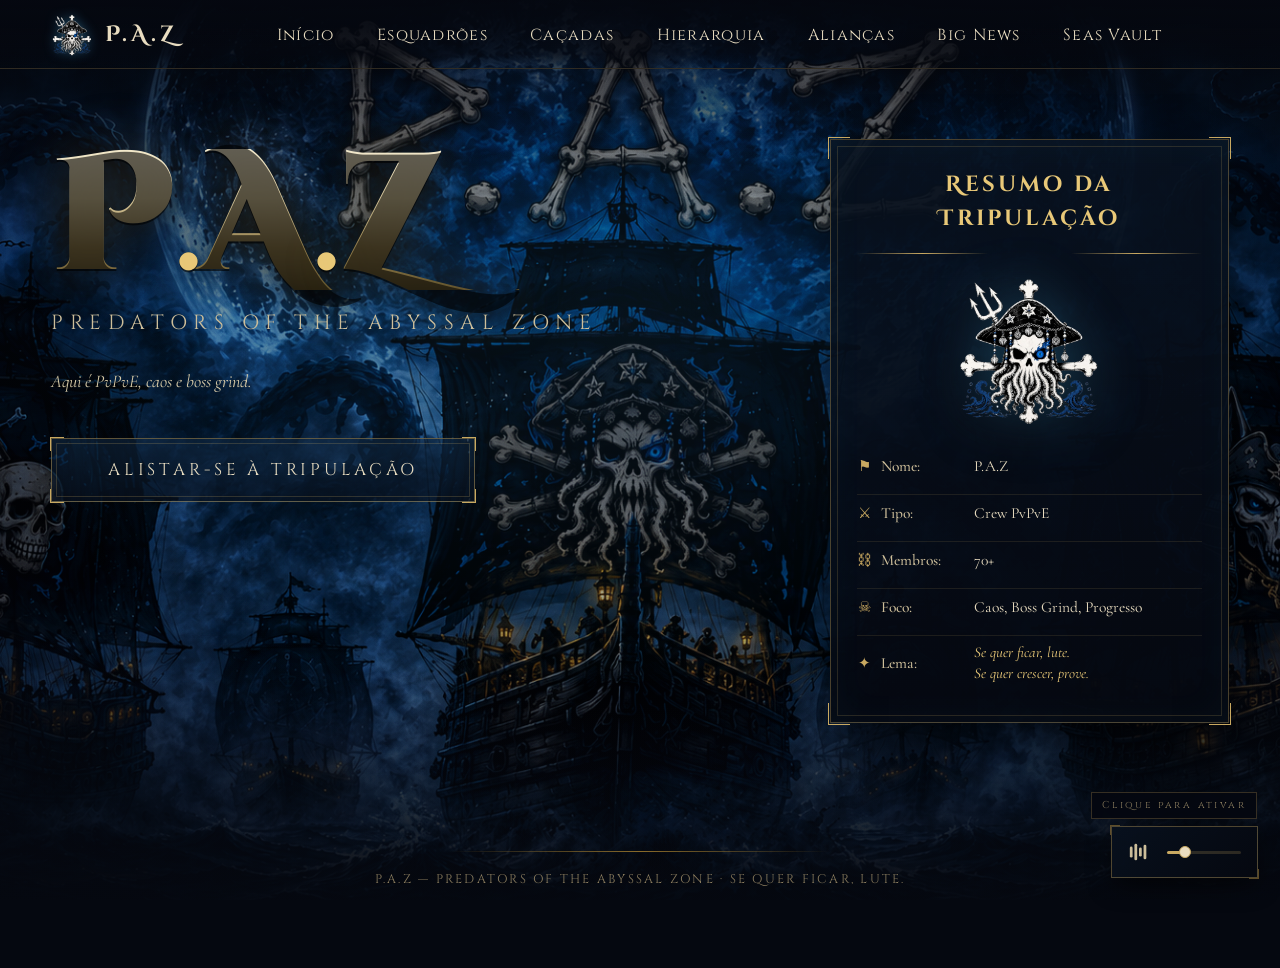
==== index.html @ ecf2d3cb "Vault virou Seas Vault e recebeu +1" ====
<!DOCTYPE html>
<html lang="pt-BR">
<head>
  <meta charset="UTF-8" />
  <meta name="viewport" content="width=device-width, initial-scale=1.0" />
  <meta name="theme-color" content="#050810" />
  <title>P.A.Z — Predators of the Abyssal Zone</title>
  <meta name="description" content="P.A.Z — Predators of the Abyssal Zone. Crew PvPvE: caos, boss grind, progresso." />

  <link rel="icon" type="image/png" href="assets/images/logo-paz.png" />
  <link rel="preconnect" href="https://fonts.googleapis.com" />
  <link rel="preconnect" href="https://fonts.gstatic.com" crossorigin />
  <link href="https://fonts.googleapis.com/css2?family=Cinzel+Decorative:wght@400;700;900&family=Cinzel:wght@400;500;600;700&family=Cormorant+Garamond:ital,wght@0,300;0,400;0,500;0,600;1,300;1,400&display=swap" rel="stylesheet" />
  <link rel="stylesheet" href="css/style.css" />
  <link rel="stylesheet" href="css/responsive.css" />
</head>
<body data-page="home">

  <svg class="svg-defs" aria-hidden="true" focusable="false">
    <defs>
      <filter id="liquid-distort" x="-10%" y="-10%" width="120%" height="120%">
        <feTurbulence type="fractalNoise" baseFrequency="0.018 0.028" numOctaves="2" seed="7" result="noise"/>
        <feDisplacementMap in="SourceGraphic" in2="noise" scale="14" xChannelSelector="R" yChannelSelector="G"/>
      </filter>
    </defs>
  </svg>

  <div class="page-transition" id="pageTransition" aria-hidden="true"></div>

  <div class="atmosphere" aria-hidden="true">
    <div class="atmosphere__vignette"></div>
    <div class="atmosphere__grain"></div>
    <div class="atmosphere__bg"></div>
  </div>

  <!-- ====================================================
       SHELL PERSISTENTE — nunca é substituído pelo router
       ==================================================== -->
  <header class="site-header">
    <div class="site-header__inner">
      <a href="index.html" class="brand" data-link>
        <img src="assets/images/logo-paz.png" alt="" class="brand__logo" />
        <span class="brand__name">P.A.Z</span>
      </a>
      <nav class="nav" aria-label="Navegação principal">
        <ul class="nav__list">
          <li><a href="index.html"                    class="nav__link" data-link>Início</a></li>
          <li><a href="pages/esquadroes.html" class="nav__link" data-link>Esquadrões</a></li>
          <li><a href="pages/cacadas.html"    class="nav__link" data-link>Caçadas</a></li>
          <li><a href="pages/hierarquia.html" class="nav__link" data-link>Hierarquia</a></li>
          <li><a href="pages/aliancas.html"   class="nav__link" data-link>Alianças</a></li>
          <li><a href="pages/big-news.html"   class="nav__link" data-link>Big News</a></li>
          <li><a href="pages/vault.html"      class="nav__link" data-link>Seas Vault</a></li>
        </ul>
      </nav>
      <button class="nav-toggle" aria-label="Abrir menu" aria-expanded="false" id="navToggle">
        <span></span><span></span><span></span>
      </button>
    </div>
  </header>

  <!-- Áudio persistente (fora de #app-content) -->
  <audio id="bgAudio" loop preload="auto" src="assets/audio/bg.mp3"></audio>

  <!-- ====================================================
       CONTEÚDO DINÂMICO — substituído pelo router SPA
       ==================================================== -->
  <div id="app-content">
    <main class="hero">
      <div class="hero__container">

        <section class="hero__main">
          <h1 class="display-title" aria-label="P.A.Z">
            <span class="display-title__char">P</span><span class="display-title__dot">.</span><span class="display-title__char">A</span><span class="display-title__dot">.</span><span class="display-title__char">Z</span>
          </h1>
          <p class="display-subtitle">Predators of the Abyssal Zone</p>
          <p class="display-tagline">Aqui é PvPvE, caos e boss grind.</p>

          <a href="https://discord.gg/kVCvFw2tsV" class="cta-btn" target="_blank" rel="noopener noreferrer">
            <span class="cta-btn__corner cta-btn__corner--tl"></span>
            <span class="cta-btn__corner cta-btn__corner--tr"></span>
            <span class="cta-btn__corner cta-btn__corner--bl"></span>
            <span class="cta-btn__corner cta-btn__corner--br"></span>
            <span class="cta-btn__label">Alistar-se à Tripulação</span>
          </a>
        </section>

        <aside class="summary-card">
          <div class="ornate-frame">
            <span class="ornate-frame__corner ornate-frame__corner--tl"></span>
            <span class="ornate-frame__corner ornate-frame__corner--tr"></span>
            <span class="ornate-frame__corner ornate-frame__corner--bl"></span>
            <span class="ornate-frame__corner ornate-frame__corner--br"></span>
            <h2 class="summary-card__title">Resumo da Tripulação</h2>
            <div class="summary-card__divider" aria-hidden="true"></div>
            <div class="summary-card__sigil">
              <img src="assets/images/logo-paz.png" alt="Bandeira da P.A.Z" />
            </div>
            <dl class="summary-card__list">
              <div class="summary-row">
                <dt><span class="summary-row__icon" aria-hidden="true">⚑</span>Nome:</dt>
                <dd>P.A.Z</dd>
              </div>
              <div class="summary-row">
                <dt><span class="summary-row__icon" aria-hidden="true">⚔</span>Tipo:</dt>
                <dd>Crew PvPvE</dd>
              </div>
              <div class="summary-row">
                <dt><span class="summary-row__icon" aria-hidden="true">⛓</span>Membros:</dt>
                <dd>70+</dd>
              </div>
              <div class="summary-row">
                <dt><span class="summary-row__icon" aria-hidden="true">☠</span>Foco:</dt>
                <dd>Caos, Boss Grind, Progresso</dd>
              </div>
              <div class="summary-row summary-row--motto">
                <dt><span class="summary-row__icon" aria-hidden="true">✦</span>Lema:</dt>
                <dd>Se quer ficar, lute.<br/>Se quer crescer, prove.</dd>
              </div>
            </dl>
          </div>
        </aside>
      </div>

      <footer class="site-footer">
        <div class="site-footer__line"></div>
        <p>P.A.Z — Predators of the Abyssal Zone · Se quer ficar, lute.</p>
      </footer>
    </main>
  </div>

  <!-- Audio Player Widget (persistente) -->
  <div class="audio-player" id="audioPlayer" role="region" aria-label="Controle de música">
    <span class="audio-player__hint">Clique para ativar</span>
    <button class="audio-player__toggle" id="audioToggle" aria-label="Mutar música">
      <svg class="audio-icon audio-icon--playing" viewBox="0 0 24 24" width="22" height="22" fill="none" aria-hidden="true">
        <rect class="audio-bar" x="2"  y="6"  width="3" height="12" rx="1.5" fill="currentColor"/>
        <rect class="audio-bar" x="7"  y="3"  width="3" height="18" rx="1.5" fill="currentColor"/>
        <rect class="audio-bar" x="12" y="7"  width="3" height="10" rx="1.5" fill="currentColor"/>
        <rect class="audio-bar" x="17" y="4"  width="3" height="16" rx="1.5" fill="currentColor"/>
      </svg>
      <svg class="audio-icon audio-icon--muted" viewBox="0 0 24 24" width="22" height="22" fill="none" stroke="currentColor" stroke-width="1.8" stroke-linecap="round" aria-hidden="true">
        <path d="M11 5L6 9H2v6h4l5 4V5z"/>
        <line x1="23" y1="9" x2="17" y2="15"/>
        <line x1="17" y1="9" x2="23" y2="15"/>
      </svg>
    </button>
    <div class="audio-player__slider-wrap">
      <input type="range" class="audio-player__slider" id="volumeSlider"
             min="0" max="1" step="0.02" value="0.2"
             aria-label="Volume da música">
    </div>
  </div>

  <script src="js/main.js" defer></script>
  <script src="js/vault.js" defer></script>
  <script src="js/aliancas.js" defer></script>
  <script src="js/hierarquia.js" defer></script>
</body>
</html>
---- css/style.css ----
/* =========================================================
   P.A.Z — Predators of the Abyssal Zone
   style.css — sistema visual completo
   ========================================================= */

/* ----- Reset / base ----- */
*, *::before, *::after { box-sizing: border-box; }
html, body { margin: 0; padding: 0; }
img { display: block; max-width: 100%; }
button { font: inherit; cursor: pointer; border: none; background: none; color: inherit; }
a { color: inherit; text-decoration: none; }
ul { list-style: none; padding: 0; margin: 0; }

/* ----- Tokens ----- */
:root {
  /* Cores — abismo */
  --abyss-black: #050810;
  --abyss-deep:  #08111e;
  --abyss-mid:   #0d1f33;
  --abyss-blue:  #122a44;
  --storm-blue:  #1e4566;

  /* Cores — luminância */
  --bone:        #e8dcc0;
  --bone-soft:   #cdbe9a;
  --bone-dim:    #8a7c5e;
  --gold:        #c9a961;
  --gold-bright: #e8c878;
  --gold-deep:   #8a6b2a;

  /* Brilho eldritch (olho do crânio) */
  --ghost-cyan:  #4ac0ff;
  --ghost-glow:  rgba(74, 192, 255, 0.55);

  /* Texto */
  --text:        #d8cba8;
  --text-dim:    #9a8e6e;

  /* Tipografia */
  --font-display: "Cinzel Decorative", "Cinzel", serif;
  --font-head:    "Cinzel", "Trajan Pro", serif;
  --font-body:    "Cormorant Garamond", "EB Garamond", Georgia, serif;

  /* Sombras */
  --shadow-deep: 0 24px 60px -20px rgba(0, 0, 0, 0.9);

  /* Layout */
  --max-w: 1380px;
  --gutter: clamp(20px, 4vw, 56px);
  --radius: 6px;

  /* Tempo de transição entre páginas (mantenha sincronizado com main.js TRANSITION_MS) */
  --transition-out: 900ms;
  --transition-in:  900ms;
}

html, body {
  background: var(--abyss-black);
  color: var(--text);
  font-family: var(--font-body);
  font-size: 17px;
  line-height: 1.55;
  min-height: 100vh;
  overflow-x: hidden;
  font-weight: 400;
}

body {
  position: relative;
  isolation: isolate;
  animation: pageFadeIn 1.5s ease both;
}

@keyframes pageFadeIn {
  from { opacity: 0; }
  to   { opacity: 1; }
}

.svg-defs {
  position: absolute;
  width: 0; height: 0;
  pointer-events: none;
}

/* ===========================================================
   Atmosfera de fundo (bg + vinheta + grão)
   =========================================================== */
.atmosphere {
  position: fixed;
  inset: 0;
  z-index: -1;
  pointer-events: none;
  overflow: hidden;
}

.atmosphere__bg {
  position: absolute;
  inset: 0;
  background:
    radial-gradient(ellipse 80% 60% at 50% 35%, rgba(30, 69, 102, 0.35) 0%, transparent 70%),
    url("../assets/images/bg-paz-fleet.png") center 25% / cover no-repeat,
    var(--abyss-black);
  opacity: 0.85;
  filter: saturate(1.05) brightness(0.85);
}

.atmosphere__vignette {
  position: absolute;
  inset: 0;
  z-index: 2;
  background:
    radial-gradient(ellipse 90% 70% at 50% 50%, transparent 40%, var(--abyss-black) 100%),
    linear-gradient(180deg, rgba(5, 8, 16, 0.55) 0%, transparent 18%, transparent 70%, rgba(5, 8, 16, 0.9) 100%);
  pointer-events: none;
}

.atmosphere__grain {
  position: absolute;
  inset: 0;
  z-index: 3;
  opacity: 0.45;
  pointer-events: none;
  background-image: url("data:image/svg+xml;utf8,<svg xmlns='http://www.w3.org/2000/svg' width='200' height='200'><filter id='n'><feTurbulence type='fractalNoise' baseFrequency='0.9' numOctaves='2' stitchTiles='stitch'/><feColorMatrix values='0 0 0 0 0  0 0 0 0 0  0 0 0 0 0  0 0 0 0.4 0'/></filter><rect width='100%' height='100%' filter='url(%23n)' opacity='0.55'/></svg>");
  mix-blend-mode: overlay;
}

/* ===========================================================
   Header / Nav
   =========================================================== */
.site-header {
  position: sticky;
  top: 0;
  z-index: 100;
  padding: 14px var(--gutter) 12px;
  background: linear-gradient(180deg, rgba(5, 8, 16, 0.92) 0%, rgba(5, 8, 16, 0.6) 80%, transparent 100%);
  border-bottom: 1px solid rgba(201, 169, 97, 0.22);
}

.site-header__inner {
  max-width: var(--max-w);
  margin: 0 auto;
  display: flex;
  align-items: center;
  gap: 32px;
  position: relative;
}

.brand {
  display: flex;
  align-items: center;
  gap: 12px;
  flex-shrink: 0;
  transition: filter 0.3s ease;
}

.brand:hover { filter: drop-shadow(0 0 14px var(--ghost-glow)); }

.brand__logo {
  width: 42px;
  height: 42px;
  object-fit: contain;
  filter: drop-shadow(0 0 6px rgba(74, 192, 255, 0.35));
}

.brand__name {
  font-family: var(--font-display);
  font-weight: 700;
  color: var(--bone);
  font-size: 22px;
  letter-spacing: 0.18em;
}

.nav { flex: 1; }

.nav__list {
  display: flex;
  align-items: center;
  justify-content: center;
  gap: clamp(18px, 3vw, 48px);
}

.nav__link {
  font-family: var(--font-head);
  font-size: 16px;
  letter-spacing: 0.08em;
  color: var(--bone);
  padding: 8px 2px;
  position: relative;
  transition: color 0.3s ease;
}

.nav__link::after {
  content: "";
  position: absolute;
  left: 0; right: 0;
  bottom: 2px;
  height: 1px;
  background: var(--gold-bright);
  transform: scaleX(0);
  transform-origin: center;
  transition: transform 0.35s ease;
  box-shadow: 0 0 8px var(--ghost-glow);
}

.nav__link:hover,
.nav__link.is-active {
  color: var(--gold-bright);
}

.nav__link:hover::after,
.nav__link.is-active::after {
  transform: scaleX(1);
}

/* Botão hamburguer mobile */
.nav-toggle {
  display: none;
  flex-direction: column;
  gap: 5px;
  padding: 10px;
  z-index: 110;
}

.nav-toggle span {
  display: block;
  width: 26px;
  height: 2px;
  background: var(--bone);
  transition: transform 0.3s ease, opacity 0.3s ease;
}

.nav-toggle.is-open span:nth-child(1) { transform: translateY(7px) rotate(45deg); }
.nav-toggle.is-open span:nth-child(2) { opacity: 0; }
.nav-toggle.is-open span:nth-child(3) { transform: translateY(-7px) rotate(-45deg); }

/* ===========================================================
   Hero
   =========================================================== */
.hero {
  max-width: var(--max-w);
  margin: 0 auto;
  padding: clamp(30px, 6vw, 70px) var(--gutter) 60px;
}

.hero__container {
  display: grid;
  grid-template-columns: minmax(0, 1.55fr) minmax(320px, 0.85fr);
  gap: clamp(28px, 4vw, 60px);
  align-items: start;
}

.hero__main {
  padding-top: 10px;
}

/* ----- Título P.A.Z ----- */
.display-title {
  font-family: var(--font-display);
  font-weight: 900;
  font-size: clamp(80px, 13vw, 200px);
  line-height: 0.85;
  margin: 0;
  letter-spacing: 0.02em;
  color: var(--bone);
  /* Efeito "esculpido em pedra/osso" */
  background:
    linear-gradient(180deg, #f4ebd0 0%, #d5c79e 35%, #8e7a4a 70%, #5d4f2a 100%);
  -webkit-background-clip: text;
  background-clip: text;
  -webkit-text-fill-color: transparent;
  text-shadow:
    0 2px 0 rgba(0, 0, 0, 0.6),
    0 0 60px rgba(232, 200, 120, 0.18);
  filter: drop-shadow(0 6px 18px rgba(0, 0, 0, 0.8));
  position: relative;
  animation: titleReveal 1.4s cubic-bezier(0.16, 1, 0.3, 1) both;
}

.display-title__dot {
  display: inline-block;
  vertical-align: baseline;
  font-size: 0.6em;
  margin: 0 -0.05em;
  color: var(--gold);
  -webkit-text-fill-color: var(--gold-bright);
}

@keyframes titleReveal {
  0%   { opacity: 0; transform: translateY(24px); filter: blur(8px) drop-shadow(0 6px 18px rgba(0, 0, 0, 0.8)); }
  100% { opacity: 1; transform: translateY(0);    filter: blur(0)   drop-shadow(0 6px 18px rgba(0, 0, 0, 0.8)); }
}

.display-subtitle {
  font-family: var(--font-head);
  font-size: clamp(15px, 1.6vw, 22px);
  letter-spacing: 0.32em;
  color: var(--bone-soft);
  text-transform: uppercase;
  margin: 18px 0 0;
  opacity: 0;
  animation: fadeUp 1.1s 0.4s cubic-bezier(0.16, 1, 0.3, 1) forwards;
}

.display-tagline {
  font-family: var(--font-body);
  font-style: italic;
  font-size: clamp(17px, 1.4vw, 21px);
  color: var(--text);
  margin: 28px 0 0;
  max-width: 540px;
  opacity: 0;
  animation: fadeUp 1.1s 0.7s cubic-bezier(0.16, 1, 0.3, 1) forwards;
}

@keyframes fadeUp {
  from { opacity: 0; transform: translateY(14px); }
  to   { opacity: 1; transform: translateY(0); }
}

/* ----- Botão CTA "Alistar-se à Tripulação" ----- */
.cta-btn {
  display: inline-block;
  margin-top: 42px;
  padding: 18px 56px;
  position: relative;
  font-family: var(--font-head);
  font-size: 17px;
  letter-spacing: 0.22em;
  color: var(--bone);
  text-transform: uppercase;
  border: 1px solid rgba(201, 169, 97, 0.45);
  background:
    linear-gradient(180deg, rgba(18, 42, 68, 0.55) 0%, rgba(8, 17, 30, 0.7) 100%);
  transition: color 0.35s ease, border-color 0.35s ease, background 0.35s ease, box-shadow 0.35s ease;
  opacity: 0;
  animation: fadeUp 1.1s 1s cubic-bezier(0.16, 1, 0.3, 1) forwards;
  overflow: visible;
}

.cta-btn::before {
  content: "";
  position: absolute;
  inset: 4px;
  border: 1px solid rgba(201, 169, 97, 0.22);
  pointer-events: none;
  transition: inset 0.35s ease, border-color 0.35s ease;
}

.cta-btn__corner {
  position: absolute;
  width: 14px; height: 14px;
  border: 1.5px solid var(--gold);
  pointer-events: none;
  transition: width 0.35s ease, height 0.35s ease, border-color 0.35s ease;
}
.cta-btn__corner--tl { top: -2px; left: -2px; border-right: none; border-bottom: none; }
.cta-btn__corner--tr { top: -2px; right: -2px; border-left: none; border-bottom: none; }
.cta-btn__corner--bl { bottom: -2px; left: -2px; border-right: none; border-top: none; }
.cta-btn__corner--br { bottom: -2px; right: -2px; border-left: none; border-top: none; }

.cta-btn__label { position: relative; z-index: 1; }

.cta-btn:hover {
  color: var(--gold-bright);
  border-color: var(--gold-bright);
  background:
    linear-gradient(180deg, rgba(30, 69, 102, 0.75) 0%, rgba(13, 31, 51, 0.85) 100%);
  box-shadow:
    inset 0 0 24px rgba(74, 192, 255, 0.15),
    0 0 28px rgba(74, 192, 255, 0.25);
}

.cta-btn:hover .cta-btn__corner {
  width: 20px;
  height: 20px;
  border-color: var(--gold-bright);
}

/* ----- Feature cards (PvPvE / Boss Grind / Esquadrões) ----- */
.feature-cards {
  display: grid;
  grid-template-columns: repeat(3, 1fr);
  gap: 18px;
  margin-top: 56px;
  opacity: 0;
  animation: fadeUp 1.1s 1.3s cubic-bezier(0.16, 1, 0.3, 1) forwards;
}

.feature-card {
  display: flex;
  align-items: flex-start;
  gap: 14px;
  padding: 18px 18px 18px 16px;
  position: relative;
  background: linear-gradient(135deg, rgba(13, 31, 51, 0.65) 0%, rgba(8, 17, 30, 0.85) 100%);
  border: 1px solid rgba(201, 169, 97, 0.28);
  border-radius: 3px;
  transition: border-color 0.35s ease, transform 0.35s ease, box-shadow 0.35s ease;
}

.feature-card::before,
.feature-card::after {
  content: "";
  position: absolute;
  width: 10px; height: 10px;
  border: 1px solid var(--gold);
  pointer-events: none;
}
.feature-card::before { top: -1px; left: -1px; border-right: none; border-bottom: none; }
.feature-card::after  { bottom: -1px; right: -1px; border-left: none; border-top: none; }

.feature-card:hover {
  border-color: var(--gold-bright);
  transform: translateY(-3px);
  box-shadow: 0 14px 30px -10px rgba(0, 0, 0, 0.8), inset 0 0 24px rgba(74, 192, 255, 0.08);
}

.feature-card__icon {
  flex-shrink: 0;
  color: var(--bone);
  opacity: 0.85;
  filter: drop-shadow(0 0 6px rgba(74, 192, 255, 0.2));
}

.feature-card__title {
  font-family: var(--font-head);
  font-size: 20px;
  font-weight: 600;
  letter-spacing: 0.06em;
  color: var(--gold-bright);
  margin: 0 0 4px;
}

.feature-card__text {
  font-family: var(--font-body);
  font-size: 15.5px;
  color: var(--text-dim);
  margin: 0;
  line-height: 1.4;
}

/* ===========================================================
   Summary card (Resumo da Tripulação)
   =========================================================== */
.summary-card {
  align-self: start;
  position: relative;
}

.ornate-frame {
  position: relative;
  padding: 28px 26px 32px;
  background:
    linear-gradient(180deg, rgba(8, 17, 30, 0.92) 0%, rgba(5, 8, 16, 0.96) 100%);
  border: 1px solid rgba(201, 169, 97, 0.35);
  box-shadow:
    var(--shadow-deep),
    inset 0 0 40px rgba(74, 192, 255, 0.04);
}

.ornate-frame::before {
  content: "";
  position: absolute;
  inset: 6px;
  border: 1px solid rgba(201, 169, 97, 0.18);
  pointer-events: none;
}

.ornate-frame__corner {
  position: absolute;
  width: 22px; height: 22px;
  border: 1.5px solid var(--gold);
  pointer-events: none;
}
.ornate-frame__corner--tl { top: -3px; left: -3px; border-right: none; border-bottom: none; }
.ornate-frame__corner--tr { top: -3px; right: -3px; border-left: none; border-bottom: none; }
.ornate-frame__corner--bl { bottom: -3px; left: -3px; border-right: none; border-top: none; }
.ornate-frame__corner--br { bottom: -3px; right: -3px; border-left: none; border-top: none; }

.summary-card__title {
  font-family: var(--font-display);
  font-size: 22px;
  font-weight: 700;
  letter-spacing: 0.14em;
  color: var(--gold-bright);
  text-align: center;
  margin: 0;
}

.summary-card__divider {
  height: 14px;
  margin: 10px 0 16px;
  position: relative;
}

.summary-card__divider::before,
.summary-card__divider::after {
  content: "";
  position: absolute;
  top: 50%;
  width: 38%;
  height: 1px;
  background: linear-gradient(90deg, transparent, var(--gold), transparent);
}
.summary-card__divider::before { left: 0; }
.summary-card__divider::after  { right: 0; }

.summary-card__divider {
  display: flex;
  align-items: center;
  justify-content: center;
}
.summary-card__divider::before { position: absolute; left: 0; }
.summary-card__divider::after  { position: absolute; right: 0; }

.summary-card__sigil {
  display: flex;
  justify-content: center;
  margin: 4px 0 22px;
}

.summary-card__sigil img {
  width: 150px;
  height: auto;
  filter:
    drop-shadow(0 0 24px rgba(74, 192, 255, 0.28))
    drop-shadow(0 8px 14px rgba(0, 0, 0, 0.7));
  animation: floatGlow 6s ease-in-out infinite;
}

@keyframes floatGlow {
  0%, 100% { transform: translateY(0); filter: drop-shadow(0 0 24px rgba(74, 192, 255, 0.28)) drop-shadow(0 8px 14px rgba(0, 0, 0, 0.7)); }
  50%      { transform: translateY(-5px); filter: drop-shadow(0 0 36px rgba(74, 192, 255, 0.42)) drop-shadow(0 14px 20px rgba(0, 0, 0, 0.8)); }
}

.summary-card__list {
  margin: 0;
  display: flex;
  flex-direction: column;
  gap: 10px;
}

.summary-row {
  display: grid;
  grid-template-columns: 105px 1fr;
  gap: 12px;
  padding: 6px 0;
  border-top: 1px solid rgba(201, 169, 97, 0.12);
  font-family: var(--font-body);
  font-size: 15.5px;
}
.summary-row:first-of-type { border-top: none; }

.summary-row dt {
  color: var(--bone-soft);
  display: flex;
  align-items: center;
  gap: 8px;
  font-weight: 500;
}

.summary-row__icon {
  color: var(--gold);
  font-size: 15px;
  width: 16px;
  display: inline-block;
  text-align: center;
}

.summary-row dd {
  margin: 0;
  color: var(--bone);
}

.summary-row--motto dd {
  color: var(--gold-bright);
  font-style: italic;
  font-size: 15px;
  line-height: 1.4;
}

/* ===========================================================
   Esquadrões
   =========================================================== */
.squads {
  margin: clamp(60px, 8vw, 100px) 0 0;
}

.squads__heading {
  display: flex;
  align-items: center;
  justify-content: center;
  gap: 20px;
  margin-bottom: 36px;
  position: relative;
}

.squads__heading::before,
.squads__heading::after {
  content: "";
  flex: 1;
  max-width: 220px;
  height: 1px;
  background: linear-gradient(90deg, transparent, var(--gold-deep), transparent);
}

.squads__title {
  font-family: var(--font-display);
  font-size: clamp(28px, 3.4vw, 40px);
  font-weight: 700;
  letter-spacing: 0.22em;
  color: var(--gold-bright);
  text-align: center;
  margin: 0;
  text-shadow: 0 0 24px rgba(232, 200, 120, 0.25);
}

.squads__flourish {
  color: var(--gold);
  font-size: 18px;
  opacity: 0.75;
}

.squads__grid {
  display: grid;
  grid-template-columns: repeat(3, 1fr);
  gap: 22px;
}

.squad-card {
  display: grid;
  grid-template-columns: 120px 1fr;
  gap: 18px;
  align-items: center;
  padding: 22px 24px;
  background:
    radial-gradient(ellipse at top left, rgba(30, 69, 102, 0.25) 0%, transparent 60%),
    linear-gradient(180deg, rgba(8, 17, 30, 0.85) 0%, rgba(5, 8, 16, 0.95) 100%);
  border: 1px solid rgba(201, 169, 97, 0.28);
  position: relative;
  transition: transform 0.4s cubic-bezier(0.2, 0.8, 0.2, 1), border-color 0.4s ease, box-shadow 0.4s ease;
}

.squad-card::before,
.squad-card::after {
  content: "";
  position: absolute;
  width: 14px; height: 14px;
  border: 1.5px solid var(--gold);
  pointer-events: none;
  transition: width 0.35s ease, height 0.35s ease, border-color 0.35s ease;
}
.squad-card::before { top: -1px; left: -1px; border-right: none; border-bottom: none; }
.squad-card::after  { bottom: -1px; right: -1px; border-left: none; border-top: none; }

.squad-card:hover {
  transform: translateY(-4px);
  border-color: var(--gold-bright);
  box-shadow: 0 18px 36px -10px rgba(0, 0, 0, 0.9), inset 0 0 40px rgba(74, 192, 255, 0.06);
}

.squad-card:hover::before,
.squad-card:hover::after {
  width: 22px;
  height: 22px;
  border-color: var(--gold-bright);
}

.squad-card__emblem {
  width: 120px;
  height: 120px;
  display: flex;
  align-items: center;
  justify-content: center;
  border-radius: 50%;
  background:
    radial-gradient(circle at center, rgba(74, 192, 255, 0.18) 0%, rgba(30, 69, 102, 0.4) 40%, transparent 75%);
  position: relative;
}

.squad-card__emblem::before {
  content: "";
  position: absolute;
  inset: -8px;
  border-radius: 50%;
  background: radial-gradient(circle, rgba(74, 192, 255, 0.18) 0%, transparent 70%);
  filter: blur(10px);
  z-index: -1;
}

.squad-card__emblem img {
  width: 110px;
  height: 110px;
  object-fit: contain;
  filter: drop-shadow(0 0 12px rgba(74, 192, 255, 0.35));
  transition: transform 0.5s cubic-bezier(0.2, 0.8, 0.2, 1);
}

.squad-card:hover .squad-card__emblem img {
  transform: scale(1.08) rotate(-2deg);
}

.squad-card__name {
  font-family: var(--font-display);
  font-size: 22px;
  font-weight: 700;
  letter-spacing: 0.1em;
  color: var(--gold-bright);
  margin: 0 0 6px;
}

.squad-card__desc {
  font-family: var(--font-body);
  font-size: 15.5px;
  color: var(--text-dim);
  margin: 0;
  line-height: 1.4;
}

/* ===========================================================
   Footer
   =========================================================== */
.site-footer {
  margin-top: clamp(60px, 8vw, 100px);
  padding: 28px 0 18px;
  text-align: center;
  position: relative;
}

.site-footer__line {
  height: 1px;
  margin: 0 auto 18px;
  max-width: 380px;
  background: linear-gradient(90deg, transparent, var(--gold-deep), transparent);
}

.site-footer p {
  font-family: var(--font-head);
  font-size: 12.5px;
  letter-spacing: 0.18em;
  color: var(--bone-dim);
  margin: 0;
  text-transform: uppercase;
}

/* ===========================================================
   Transição entre páginas — fade simples
   =========================================================== */
.page-transition {
  position: fixed;
  inset: 0;
  z-index: 9999;
  background: var(--abyss-black);
  opacity: 0;
  pointer-events: none;
  transition: opacity 0.5s ease;
  will-change: opacity;
}

.page-transition.is-exiting {
  opacity: 1;
  pointer-events: all;
}

.page-transition.is-entering {
  opacity: 1;
}

.page-transition.is-entering.is-revealing {
  opacity: 0;
  transition: opacity 0.5s ease;
}

/* ===========================================================
   Páginas internas/* ===========================================================
   Páginas internas (template comum)
   =========================================================== */
.inner-page {
  max-width: var(--max-w);
  margin: 0 auto;
  padding: clamp(40px, 7vw, 90px) var(--gutter) 80px;
  min-height: 70vh;
}

.inner-page__header {
  text-align: center;
  margin-bottom: 50px;
}

.inner-page__eyebrow {
  font-family: var(--font-head);
  font-size: 13px;
  letter-spacing: 0.4em;
  color: var(--bone-dim);
  text-transform: uppercase;
  margin: 0 0 8px;
}

.inner-page__title {
  font-family: var(--font-display);
  font-size: clamp(40px, 6vw, 78px);
  font-weight: 700;
  letter-spacing: 0.08em;
  color: var(--bone);
  margin: 0;
  background: linear-gradient(180deg, #f4ebd0 0%, #d5c79e 35%, #8e7a4a 80%);
  -webkit-background-clip: text;
  background-clip: text;
  -webkit-text-fill-color: transparent;
  text-shadow: 0 0 60px rgba(232, 200, 120, 0.18);
}

.inner-page__lede {
  font-family: var(--font-body);
  font-style: italic;
  font-size: 19px;
  color: var(--text);
  max-width: 640px;
  margin: 22px auto 0;
}

.inner-page__divider {
  width: 80px;
  height: 1px;
  margin: 32px auto;
  background: linear-gradient(90deg, transparent, var(--gold), transparent);
}

.placeholder-block {
  max-width: 780px;
  margin: 40px auto 0;
  padding: 30px 36px;
  background: linear-gradient(180deg, rgba(8, 17, 30, 0.85) 0%, rgba(5, 8, 16, 0.95) 100%);
  border: 1px solid rgba(201, 169, 97, 0.28);
  position: relative;
}

.placeholder-block::before,
.placeholder-block::after {
  content: "";
  position: absolute;
  width: 16px; height: 16px;
  border: 1.5px solid var(--gold);
  pointer-events: none;
}
.placeholder-block::before { top: -2px; left: -2px; border-right: none; border-bottom: none; }
.placeholder-block::after  { bottom: -2px; right: -2px; border-left: none; border-top: none; }

.placeholder-block p {
  margin: 0 0 12px;
  color: var(--text);
  font-size: 16.5px;
}
.placeholder-block p:last-child { margin-bottom: 0; }

.placeholder-block strong {
  color: var(--gold-bright);
  font-weight: 500;
}

/* ===========================================================
   Audio Player — widget flutuante (bottom-right)
   =========================================================== */
.audio-player {
  position: fixed;
  bottom: 22px;
  right: 22px;
  z-index: 300;
  display: flex;
  align-items: center;
  gap: 10px;
  padding: 9px 14px 9px 11px;
  background: linear-gradient(135deg, rgba(8, 17, 30, 0.95) 0%, rgba(5, 8, 16, 0.98) 100%);
  border: 1px solid rgba(201, 169, 97, 0.38);
  box-shadow: 0 8px 28px -6px rgba(0, 0, 0, 0.8);
  user-select: none;
  transition: border-color 0.3s ease, box-shadow 0.3s ease;
}

/* cantos ornamentais */
.audio-player::before,
.audio-player::after {
  content: "";
  position: absolute;
  width: 10px;
  height: 10px;
  border: 1.5px solid var(--gold);
  pointer-events: none;
  transition: border-color 0.3s ease;
}
.audio-player::before { top: -2px; left: -2px; border-right: none; border-bottom: none; }
.audio-player::after  { bottom: -2px; right: -2px; border-left: none; border-top: none; }

.audio-player:hover {
  border-color: rgba(201, 169, 97, 0.65);
  box-shadow: 0 10px 32px -6px rgba(0, 0, 0, 0.9), 0 0 16px rgba(74, 192, 255, 0.1);
}

/* Botão mute/unmute */
.audio-player__toggle {
  flex-shrink: 0;
  display: flex;
  align-items: center;
  justify-content: center;
  width: 32px;
  height: 32px;
  padding: 0;
  color: var(--bone-soft);
  transition: color 0.25s ease;
}

.audio-player__toggle:hover { color: var(--gold-bright); }

/* ícones SVG — só um visível de cada vez */
.audio-icon { display: none; }
.audio-player:not(.is-muted) .audio-icon--playing { display: block; }
.audio-player.is-muted       .audio-icon--muted   { display: block; }

/* Animação de ondas enquanto toca */
.audio-player:not(.is-muted) .audio-bar {
  animation: audioPulse 1.2s ease-in-out infinite;
  transform-origin: bottom;
}
.audio-bar:nth-child(1) { animation-delay: 0s;    }
.audio-bar:nth-child(2) { animation-delay: 0.15s; }
.audio-bar:nth-child(3) { animation-delay: 0.3s;  }
.audio-bar:nth-child(4) { animation-delay: 0.15s; }

@keyframes audioPulse {
  0%, 100% { transform: scaleY(0.45); }
  50%       { transform: scaleY(1);   }
}

/* Slider de volume */
.audio-player__slider-wrap {
  display: flex;
  align-items: center;
  width: 78px;
}

.audio-player__slider {
  -webkit-appearance: none;
  appearance: none;
  width: 100%;
  height: 3px;
  background: rgba(201, 169, 97, 0.2);
  border-radius: 2px;
  outline: none;
  cursor: pointer;
  position: relative;
}

/* Track preenchido via CSS custom property (atualizada por JS) */
.audio-player__slider {
  background: linear-gradient(
    to right,
    var(--gold) 0%,
    var(--gold) var(--fill, 20%),
    rgba(201, 169, 97, 0.2) var(--fill, 20%),
    rgba(201, 169, 97, 0.2) 100%
  );
}

/* Thumb */
.audio-player__slider::-webkit-slider-thumb {
  -webkit-appearance: none;
  width: 12px;
  height: 12px;
  border-radius: 50%;
  background: var(--bone);
  border: 1.5px solid var(--gold);
  cursor: pointer;
  transition: background 0.2s ease, transform 0.2s ease;
}
.audio-player__slider::-moz-range-thumb {
  width: 12px;
  height: 12px;
  border-radius: 50%;
  background: var(--bone);
  border: 1.5px solid var(--gold);
  cursor: pointer;
  transition: background 0.2s ease, transform 0.2s ease;
}
.audio-player__slider:hover::-webkit-slider-thumb { background: var(--gold-bright); transform: scale(1.2); }
.audio-player__slider:hover::-moz-range-thumb    { background: var(--gold-bright); transform: scale(1.2); }

/* Tooltip "Sem áudio" para autoplay bloqueado */
.audio-player.is-blocked::before,
.audio-player.is-blocked::after { border-color: rgba(180, 140, 60, 0.5); }

.audio-player__hint {
  display: none;
  position: absolute;
  bottom: calc(100% + 8px);
  right: 0;
  white-space: nowrap;
  font-family: var(--font-head);
  font-size: 10px;
  letter-spacing: 0.24em;
  color: var(--bone-dim);
  background: rgba(5, 8, 16, 0.95);
  border: 1px solid rgba(201, 169, 97, 0.25);
  padding: 5px 10px;
  pointer-events: none;
}

.audio-player.is-blocked .audio-player__hint { display: block; }

/* Mobile: área de toque maior no thumb */
@media (max-width: 600px) {
  .audio-player {
    bottom: 16px;
    right: 16px;
    padding: 10px 14px 10px 12px;
    gap: 12px;
  }
  .audio-player__toggle { width: 36px; height: 36px; }
  .audio-player__slider-wrap { width: 70px; }
  .audio-player__slider::-webkit-slider-thumb { width: 16px; height: 16px; }
  .audio-player__slider::-moz-range-thumb     { width: 16px; height: 16px; }
}
---- css/responsive.css ----
/* =========================================================
   P.A.Z — responsive.css
   Sistema de breakpoints profissional

   Breakpoints:
     --bp-xl:   1200px  (laptop)
     --bp-lg:   1024px  (tablet landscape)
     --bp-md:    768px  (tablet portrait)
     --bp-sm:    480px  (mobile large)
     --bp-xs:    360px  (mobile pequeno)
   ========================================================= */

/* =========================================================
   1) Tablet landscape — até 1100px
   Hero continua lado a lado, mas mais compacto
   ========================================================= */
@media (max-width: 1100px) {
  :root { --gutter: clamp(20px, 4vw, 40px); }

  .hero__container {
    grid-template-columns: 1fr minmax(280px, 0.75fr);
    gap: 32px;
  }

  .display-title {
    font-size: clamp(72px, 12vw, 148px);
  }
}

/* =========================================================
   2) Tablet portrait — até 860px
   Nav vira hamburger, hero começa a compactar
   ========================================================= */
@media (max-width: 860px) {

  /* --- Header --- */
  .site-header { padding: 14px var(--gutter); }

  .site-header__inner {
    justify-content: space-between;
  }

  /* Nav: oculta por padrão, aparece como overlay ao abrir */
  .nav {
    display: none;
    position: fixed;
    inset: 0;
    z-index: 105;
    background: #06101c;
    flex-direction: column;
    align-items: center;
    justify-content: center;
    gap: 0;
    padding: 80px 32px 48px;
  }

  .nav.is-open {
    display: flex;
    animation: navFadeIn 0.35s ease both;
  }

  @keyframes navFadeIn {
    from { opacity: 0; transform: scale(1.03); }
    to   { opacity: 1; transform: scale(1); }
  }

  .nav__list {
    flex-direction: column;
    align-items: center;
    gap: 10px;
    width: 100%;
    max-width: 340px;
  }

  .nav__list li {
    width: 100%;
    text-align: center;
  }

  .nav__link {
    display: block;
    font-size: 22px;
    letter-spacing: 0.18em;
    padding: 16px 24px;
    border-bottom: 1px solid rgba(201, 169, 97, 0.12);
    transition: color 0.25s ease, background 0.25s ease;
  }

  .nav__link:hover,
  .nav__link.is-active {
    color: var(--gold-bright);
    background: rgba(201, 169, 97, 0.06);
  }

  .nav__link::after { display: none; }

  /* Botão fechar (X) no overlay */
  .nav.is-open ~ .nav-toggle { z-index: 110; }

  /* Hamburger visível */
  .nav-toggle { display: flex; }

  /* --- Hero: hero__container mantém 2 colunas mas comprime --- */
  .hero__container {
    grid-template-columns: 1fr minmax(260px, 0.7fr);
    gap: 24px;
    align-items: start;
  }

  .display-title {
    font-size: clamp(60px, 14vw, 110px);
  }

  .display-subtitle { font-size: 13px; letter-spacing: 0.24em; }
  .display-tagline  { font-size: 17px; margin-top: 20px; }

  .cta-btn {
    padding: 16px 40px;
    font-size: 15px;
    letter-spacing: 0.18em;
    margin-top: 32px;
  }

  .summary-card__sigil img { width: 130px; }
}

/* =========================================================
   3) Mobile — até 600px
   Hero empilha em coluna única, Resumo vai abaixo do CTA
   ========================================================= */
@media (max-width: 600px) {
  :root { --gutter: 20px; }

  html, body { font-size: 15.5px; }

  /* --- Header --- */
  .site-header { padding: 12px var(--gutter); }

  .brand__logo { width: 36px; height: 36px; }
  .brand__name { font-size: 17px; letter-spacing: 0.14em; }

  /* --- Hero empilhado --- */
  .hero {
    padding-top: clamp(28px, 8vw, 50px);
    padding-bottom: 60px;
  }

  .hero__container {
    grid-template-columns: 1fr;
    gap: 36px;
  }

  /* Coluna principal: centralizada */
  .hero__main {
    display: flex;
    flex-direction: column;
    align-items: center;
    text-align: center;
  }

  .display-title {
    font-size: clamp(72px, 22vw, 120px);
    text-align: center;
  }

  .display-subtitle {
    font-size: 11.5px;
    letter-spacing: 0.26em;
    text-align: center;
  }

  .display-tagline {
    font-size: 17px;
    text-align: center;
    max-width: 320px;
    margin-top: 18px;
  }

  .cta-btn {
    align-self: center;
    padding: 15px 38px;
    font-size: 13.5px;
    letter-spacing: 0.18em;
    margin-top: 28px;
    white-space: nowrap;
  }

  /* Summary card: largura total, centrado */
  .summary-card {
    width: 100%;
    max-width: 460px;
    margin: 0 auto;
  }

  .ornate-frame { padding: 24px 20px 28px; }

  .summary-card__title { font-size: 19px; letter-spacing: 0.12em; }

  .summary-card__sigil img {
    width: 110px;
    height: auto;
  }

  .summary-card__list { gap: 8px; }

  .summary-row {
    grid-template-columns: 84px 1fr;
    gap: 8px;
    font-size: 14px;
  }

  /* Ornamentos de canto: ligeiramente menores */
  .ornate-frame__corner { width: 16px; height: 16px; }

  /* --- Atmosfera: grão mais leve em mobile --- */
  .atmosphere__grain { opacity: 0.28; }

  /* --- Vinheta menos agressiva para não escurecer demais o bg --- */
  .atmosphere__vignette {
    background:
      radial-gradient(ellipse 100% 80% at 50% 50%, transparent 30%, var(--abyss-black) 100%),
      linear-gradient(180deg, rgba(5, 8, 16, 0.45) 0%, transparent 15%, transparent 70%, rgba(5, 8, 16, 0.85) 100%);
  }
}

/* =========================================================
   4) Mobile pequeno — até 380px
   Ajustes finos para telas estreitas (ex. Galaxy A series)
   ========================================================= */
@media (max-width: 380px) {
  :root { --gutter: 16px; }

  .display-title { font-size: clamp(62px, 21vw, 90px); }

  .display-subtitle { font-size: 10.5px; letter-spacing: 0.2em; }

  .cta-btn {
    padding: 14px 28px;
    font-size: 12.5px;
    width: calc(100% - 32px);
    text-align: center;
  }

  .summary-row {
    grid-template-columns: 76px 1fr;
    font-size: 13.5px;
  }

  .nav__link { font-size: 19px; padding: 14px 16px; }
}

/* =========================================================
   5) Preferência por menos movimento
   ========================================================= */
@media (prefers-reduced-motion: reduce) {
  *, *::before, *::after {
    animation-duration: 0.001ms !important;
    animation-delay:    0ms     !important;
    transition-duration: 0.001ms !important;
  }
}
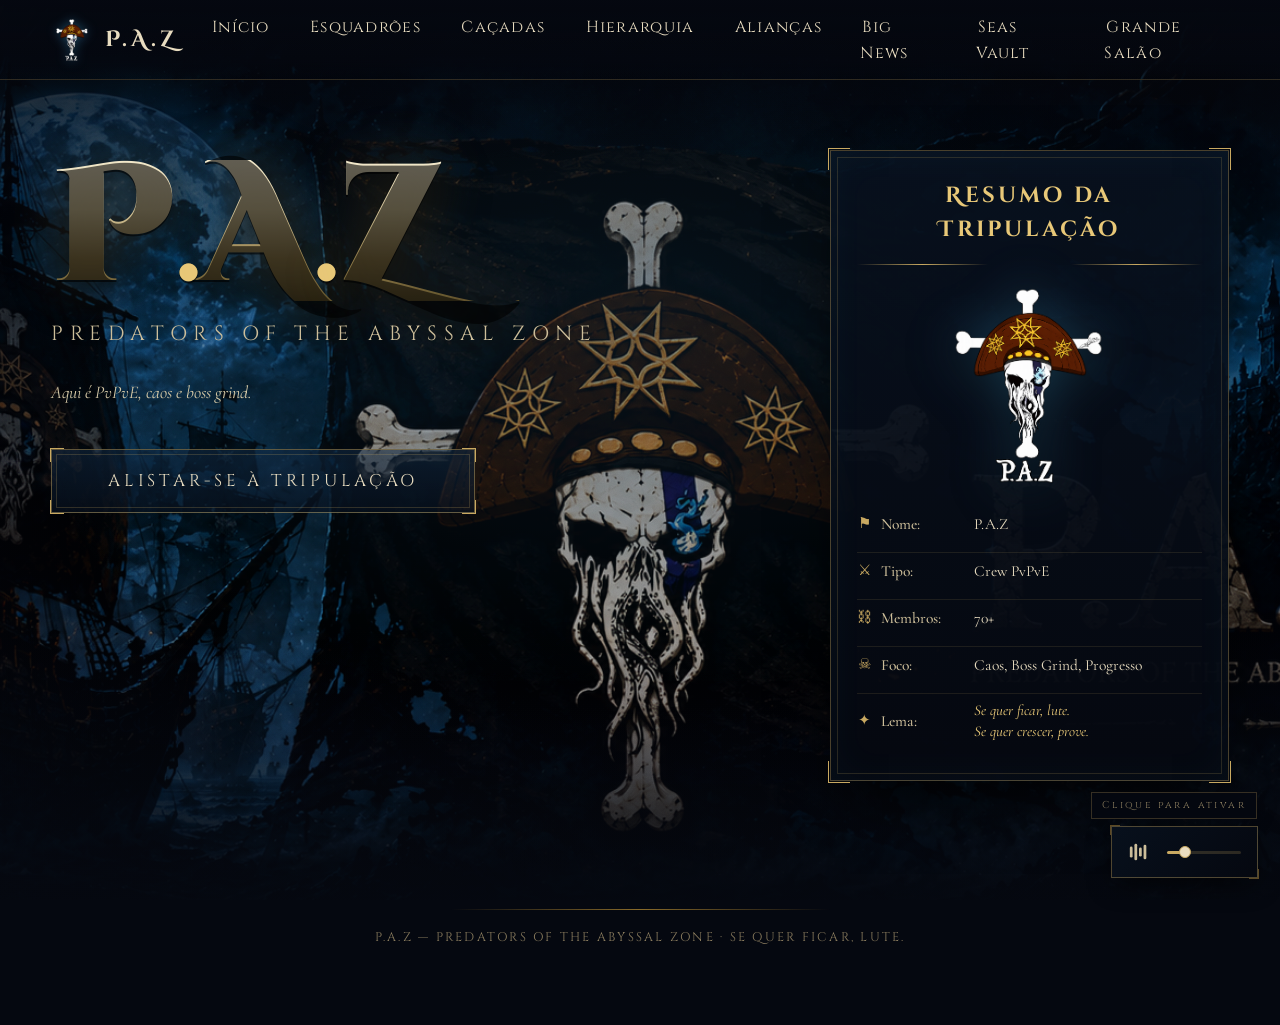
==== commit 110b33e0: "Grande Salão e abas de economias added" ====
--- a/index.html
+++ b/index.html
@@ -51,6 +51,7 @@
           <li><a href="pages/aliancas.html"   class="nav__link" data-link>Alianças</a></li>
           <li><a href="pages/big-news.html"   class="nav__link" data-link>Big News</a></li>
           <li><a href="pages/vault.html"      class="nav__link" data-link>Seas Vault</a></li>
+          <li><a href="pages/grande-salao.html"   class="nav__link" data-link>Grande Salão</a></li>
         </ul>
       </nav>
       <button class="nav-toggle" aria-label="Abrir menu" aria-expanded="false" id="navToggle">
@@ -156,5 +157,6 @@
   <script src="js/vault.js" defer></script>
   <script src="js/aliancas.js" defer></script>
   <script src="js/hierarquia.js" defer></script>
+  <script src="js/grande-salao.js" defer></script>
 </body>
 </html>
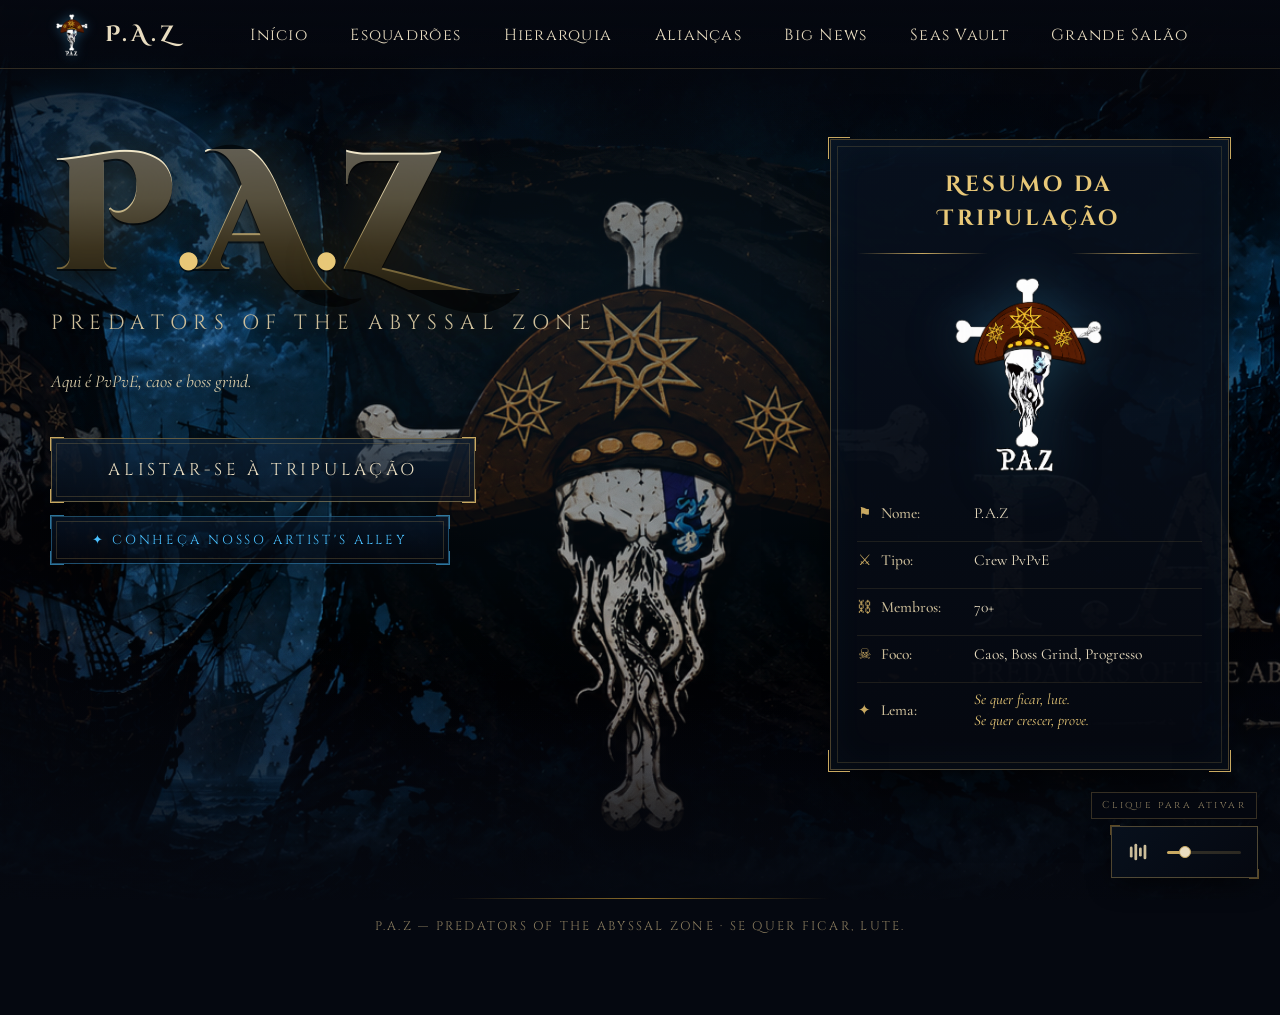
==== commit 6f43f6c8: "Artist Alley e Gerador de Contratos" ====
--- a/index.html
+++ b/index.html
@@ -46,7 +46,6 @@
         <ul class="nav__list">
           <li><a href="index.html"                    class="nav__link" data-link>Início</a></li>
           <li><a href="pages/esquadroes.html" class="nav__link" data-link>Esquadrões</a></li>
-          <li><a href="pages/cacadas.html"    class="nav__link" data-link>Caçadas</a></li>
           <li><a href="pages/hierarquia.html" class="nav__link" data-link>Hierarquia</a></li>
           <li><a href="pages/aliancas.html"   class="nav__link" data-link>Alianças</a></li>
           <li><a href="pages/big-news.html"   class="nav__link" data-link>Big News</a></li>
@@ -83,6 +82,13 @@
             <span class="cta-btn__corner cta-btn__corner--bl"></span>
             <span class="cta-btn__corner cta-btn__corner--br"></span>
             <span class="cta-btn__label">Alistar-se à Tripulação</span>
+          </a>
+          <a href="https://paz-crew-vault.base44.app/" class="cta-btn cta-btn--secondary" target="_blank" rel="noopener noreferrer">
+            <span class="cta-btn__corner cta-btn__corner--tl"></span>
+            <span class="cta-btn__corner cta-btn__corner--tr"></span>
+            <span class="cta-btn__corner cta-btn__corner--bl"></span>
+            <span class="cta-btn__corner cta-btn__corner--br"></span>
+            <span class="cta-btn__label">✦ Conheça Nosso Artist's Alley</span>
           </a>
         </section>
 
--- a/css/style.css
+++ b/css/style.css
@@ -122,6 +122,19 @@
   pointer-events: none;
   background-image: url("data:image/svg+xml;utf8,<svg xmlns='http://www.w3.org/2000/svg' width='200' height='200'><filter id='n'><feTurbulence type='fractalNoise' baseFrequency='0.9' numOctaves='2' stitchTiles='stitch'/><feColorMatrix values='0 0 0 0 0  0 0 0 0 0  0 0 0 0 0  0 0 0 0.4 0'/></filter><rect width='100%' height='100%' filter='url(%23n)' opacity='0.55'/></svg>");
   mix-blend-mode: overlay;
+}
+
+
+/* ===========================================================
+   Fundo escuro em páginas internas (não-home)
+   body[data-page] é atualizado pelo router SPA e pelo data-page
+   de cada página acessada diretamente.
+   =========================================================== */
+body[data-page]:not([data-page="home"]) .atmosphere__bg {
+  filter: saturate(0.9) brightness(0.38);
+}
+body[data-page]:not([data-page="home"]) .atmosphere__vignette {
+  opacity: 1.0;
 }
 
 /* ===========================================================
@@ -1019,3 +1032,22 @@
   .audio-player__slider::-webkit-slider-thumb { width: 16px; height: 16px; }
   .audio-player__slider::-moz-range-thumb     { width: 16px; height: 16px; }
 }
+
+/* ---- CTA secundário (Artist's Alley) ---- */
+.cta-btn--secondary {
+  margin-top: 14px;
+  font-size: 13px;
+  padding: 13px 40px;
+  border-color: rgba(74, 192, 255, 0.35);
+  background: linear-gradient(180deg, rgba(10, 30, 55, 0.55) 0%, rgba(5, 8, 16, 0.7) 100%);
+  color: var(--ghost-cyan);
+  animation-delay: 1.25s;
+}
+.cta-btn--secondary .cta-btn__corner { border-color: rgba(74, 192, 255, 0.6); }
+.cta-btn--secondary:hover {
+  color: #8ce0ff;
+  border-color: rgba(74, 192, 255, 0.7);
+  background: linear-gradient(180deg, rgba(20, 55, 100, 0.75) 0%, rgba(10, 20, 45, 0.85) 100%);
+  box-shadow: inset 0 0 24px rgba(74, 192, 255, 0.12), 0 0 24px rgba(74, 192, 255, 0.2);
+}
+.cta-btn--secondary:hover .cta-btn__corner { border-color: rgba(74, 192, 255, 0.9); }
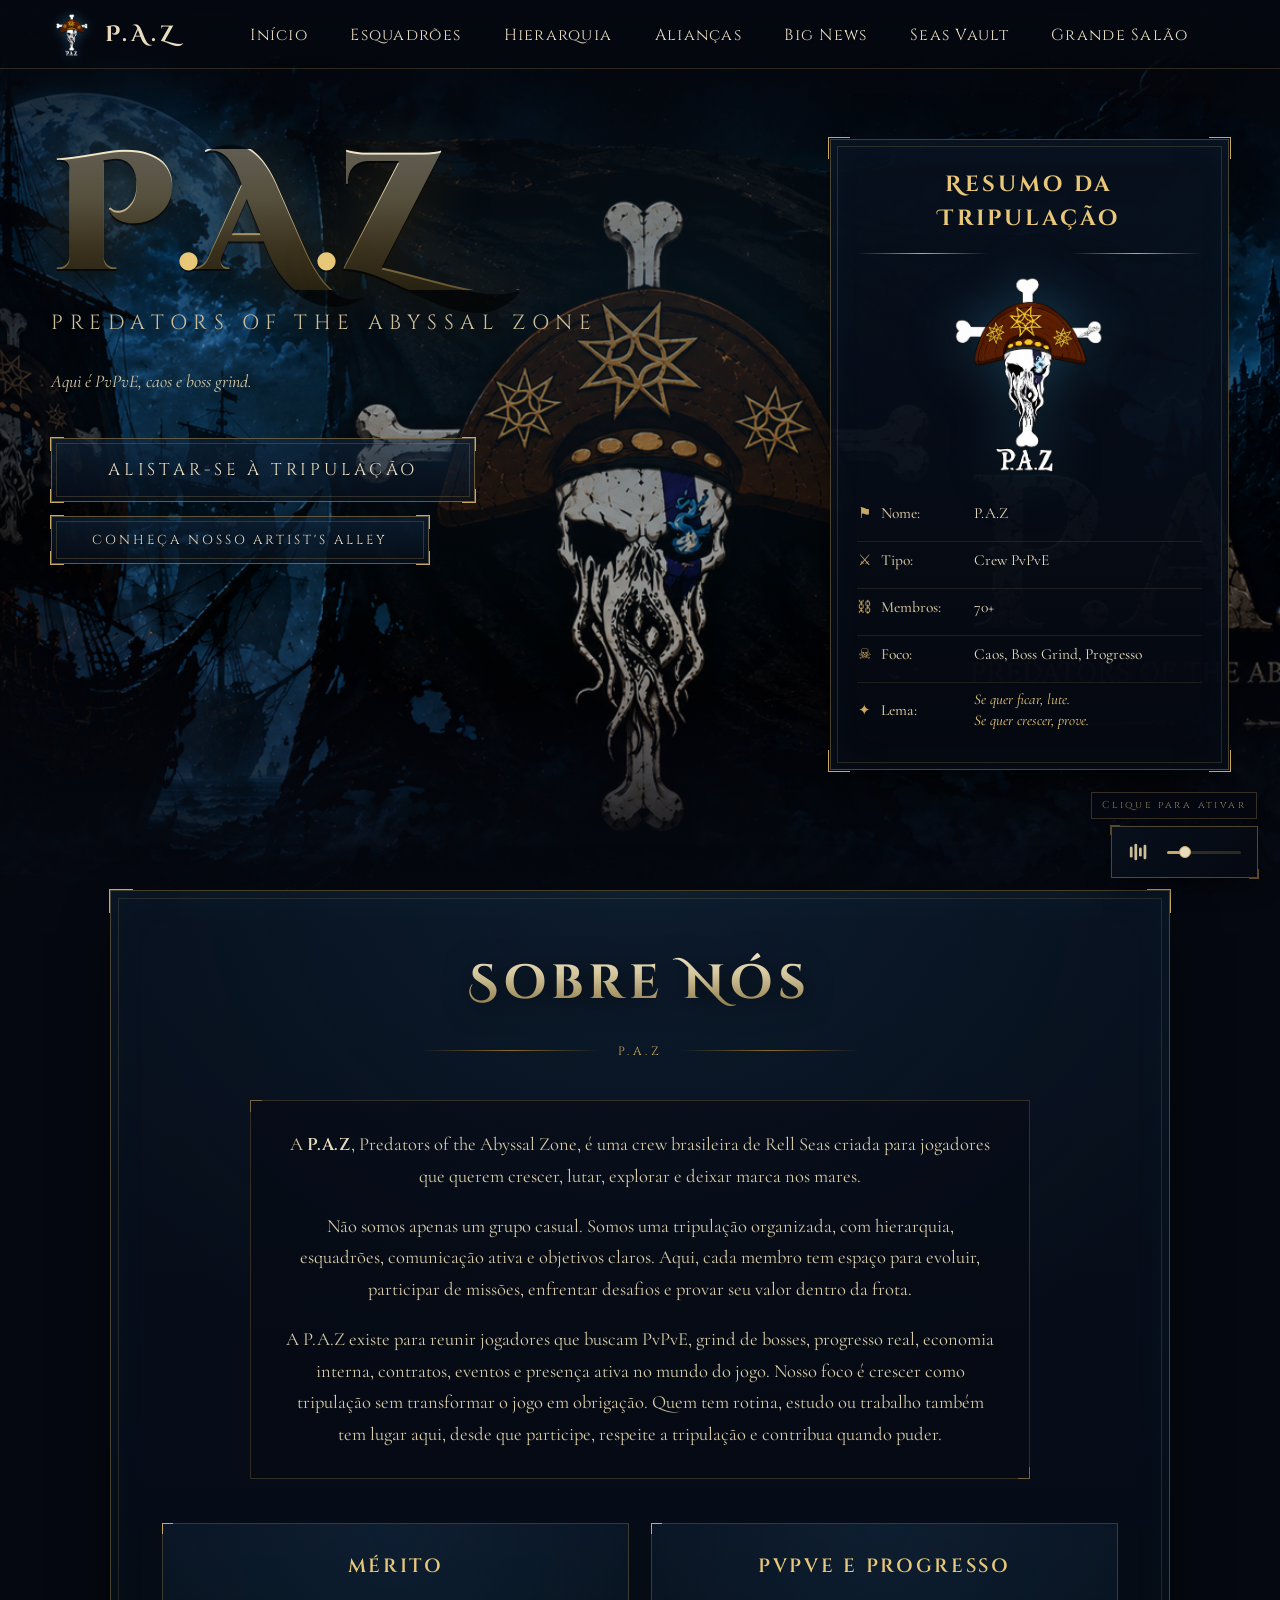
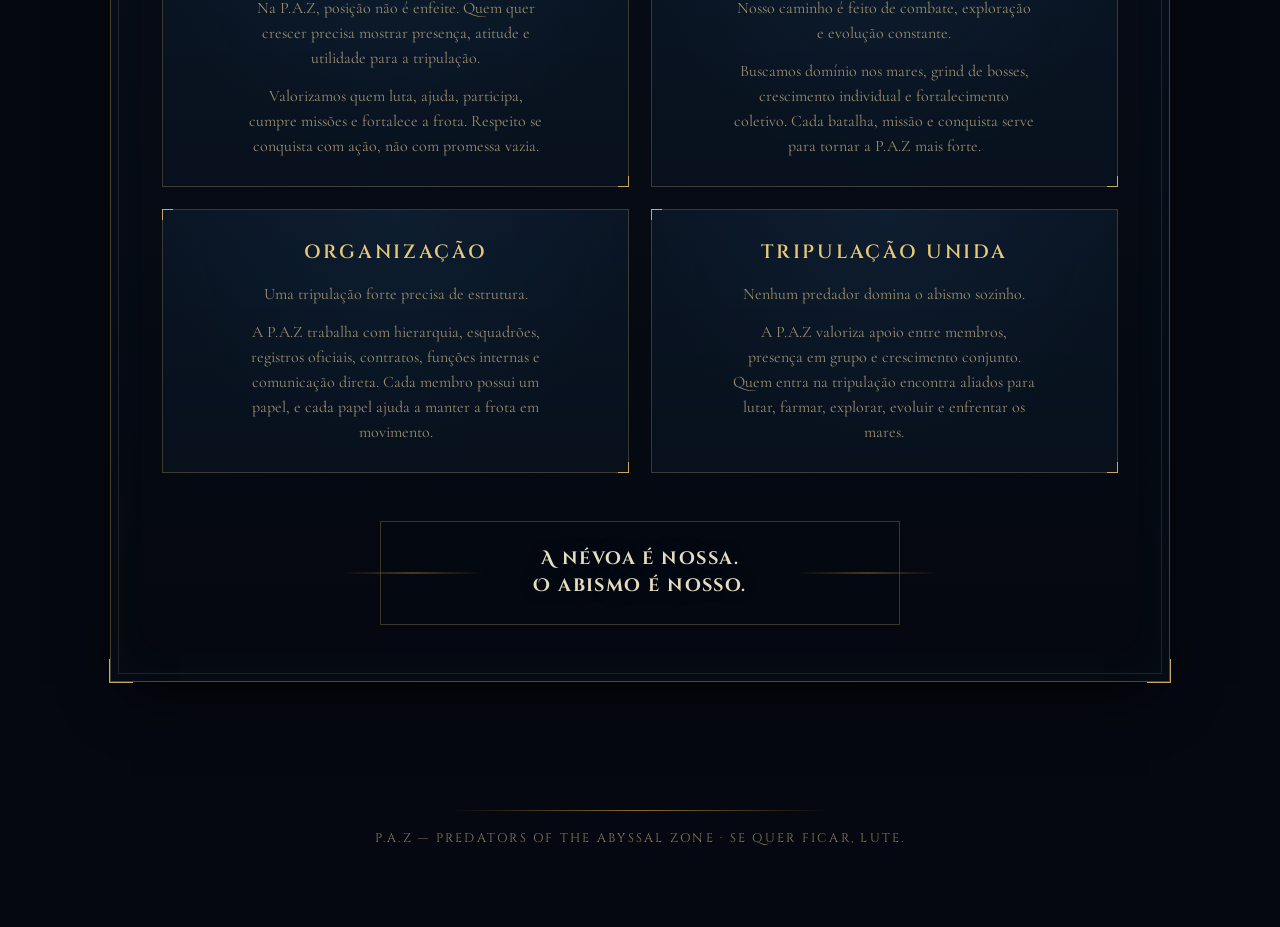
==== commit 86e83316: "ajuste na home" ====
--- a/index.html
+++ b/index.html
@@ -50,7 +50,7 @@
           <li><a href="pages/aliancas.html"   class="nav__link" data-link>Alianças</a></li>
           <li><a href="pages/big-news.html"   class="nav__link" data-link>Big News</a></li>
           <li><a href="pages/vault.html"      class="nav__link" data-link>Seas Vault</a></li>
-          <li><a href="pages/grande-salao.html"   class="nav__link" data-link>Grande Salão</a></li>
+          <li><a href="/pages/grande-salao.html" class="nav__link" data-link>Grande Salão</a></li>
         </ul>
       </nav>
       <button class="nav-toggle" aria-label="Abrir menu" aria-expanded="false" id="navToggle">
@@ -88,7 +88,7 @@
             <span class="cta-btn__corner cta-btn__corner--tr"></span>
             <span class="cta-btn__corner cta-btn__corner--bl"></span>
             <span class="cta-btn__corner cta-btn__corner--br"></span>
-            <span class="cta-btn__label">✦ Conheça Nosso Artist's Alley</span>
+            <span class="cta-btn__label">Conheça Nosso Artist's Alley</span>
           </a>
         </section>
 
@@ -128,6 +128,81 @@
           </div>
         </aside>
       </div>
+
+      <section class="about-us" aria-labelledby="about-us-title">
+        <div class="about-us__wrap">
+          <div class="about-us__panel">
+            <span class="about-us__corner about-us__corner--tl" aria-hidden="true"></span>
+            <span class="about-us__corner about-us__corner--tr" aria-hidden="true"></span>
+            <span class="about-us__corner about-us__corner--bl" aria-hidden="true"></span>
+            <span class="about-us__corner about-us__corner--br" aria-hidden="true"></span>
+
+            <header class="about-us__header">
+              <h2 id="about-us-title" class="about-us__title">Sobre Nós</h2>
+              <div class="about-us__divider" aria-hidden="true">
+                <span class="about-us__divider-gem">P.A.Z</span>
+              </div>
+            </header>
+
+            <div class="about-us__intro-box">
+              <p class="about-us__intro">A <strong>P.A.Z</strong>, Predators of the Abyssal Zone, é uma crew brasileira de Rell Seas criada para jogadores que querem crescer, lutar, explorar e deixar marca nos mares.</p>
+              <p class="about-us__intro">Não somos apenas um grupo casual. Somos uma tripulação organizada, com hierarquia, esquadrões, comunicação ativa e objetivos claros. Aqui, cada membro tem espaço para evoluir, participar de missões, enfrentar desafios e provar seu valor dentro da frota.</p>
+              <p class="about-us__intro">A P.A.Z existe para reunir jogadores que buscam PvPvE, grind de bosses, progresso real, economia interna, contratos, eventos e presença ativa no mundo do jogo. Nosso foco é crescer como tripulação sem transformar o jogo em obrigação. Quem tem rotina, estudo ou trabalho também tem lugar aqui, desde que participe, respeite a tripulação e contribua quando puder.</p>
+            </div>
+
+            <div class="about-us__values">
+              <article class="value-card">
+                <div class="value-card__shell">
+                  <h3 class="value-card__title">Mérito</h3>
+                  <div class="value-card__body">
+                    <p>Na P.A.Z, posição não é enfeite. Quem quer crescer precisa mostrar presença, atitude e utilidade para a tripulação.</p>
+                    <p>Valorizamos quem luta, ajuda, participa, cumpre missões e fortalece a frota. Respeito se conquista com ação, não com promessa vazia.</p>
+                  </div>
+                </div>
+              </article>
+
+              <article class="value-card">
+                <div class="value-card__shell">
+                  <h3 class="value-card__title">PvPvE e Progresso</h3>
+                  <div class="value-card__body">
+                    <p>Nosso caminho é feito de combate, exploração e evolução constante.</p>
+                    <p>Buscamos domínio nos mares, grind de bosses, crescimento individual e fortalecimento coletivo. Cada batalha, missão e conquista serve para tornar a P.A.Z mais forte.</p>
+                  </div>
+                </div>
+              </article>
+
+              <article class="value-card">
+                <div class="value-card__shell">
+                  <h3 class="value-card__title">Organização</h3>
+                  <div class="value-card__body">
+                    <p>Uma tripulação forte precisa de estrutura.</p>
+                    <p>A P.A.Z trabalha com hierarquia, esquadrões, registros oficiais, contratos, funções internas e comunicação direta. Cada membro possui um papel, e cada papel ajuda a manter a frota em movimento.</p>
+                  </div>
+                </div>
+              </article>
+
+              <article class="value-card">
+                <div class="value-card__shell">
+                  <h3 class="value-card__title">Tripulação Unida</h3>
+                  <div class="value-card__body">
+                    <p>Nenhum predador domina o abismo sozinho.</p>
+                    <p>A P.A.Z valoriza apoio entre membros, presença em grupo e crescimento conjunto. Quem entra na tripulação encontra aliados para lutar, farmar, explorar, evoluir e enfrentar os mares.</p>
+                  </div>
+                </div>
+              </article>
+            </div>
+
+            <blockquote class="about-us__motto">
+              <div class="about-us__motto-box">
+                <p class="about-us__motto-closing">
+                  A névoa é nossa.<br />
+                  O abismo é nosso.
+                </p>
+              </div>
+            </blockquote>
+          </div>
+        </div>
+      </section>
 
       <footer class="site-footer">
         <div class="site-footer__line"></div>
--- a/css/style.css
+++ b/css/style.css
@@ -593,6 +593,276 @@
 }
 
 /* ===========================================================
+   Sobre Nós (home)
+   =========================================================== */
+.about-us {
+  margin-top: clamp(72px, 10vw, 120px);
+}
+
+.about-us__wrap {
+  max-width: 1060px;
+  margin: 0 auto;
+}
+
+.about-us__panel {
+  position: relative;
+  padding: clamp(36px, 5vw, 56px) clamp(28px, 4vw, 52px) clamp(40px, 5vw, 56px);
+  background:
+    radial-gradient(ellipse 90% 55% at 50% 0%, rgba(30, 69, 102, 0.22) 0%, transparent 68%),
+    linear-gradient(180deg, rgba(8, 17, 30, 0.92) 0%, rgba(5, 8, 16, 0.97) 100%);
+  border: 1px solid rgba(201, 169, 97, 0.35);
+  box-shadow:
+    var(--shadow-deep),
+    inset 0 0 48px rgba(74, 192, 255, 0.04);
+}
+
+.about-us__panel::before {
+  content: "";
+  position: absolute;
+  inset: 7px;
+  border: 1px solid rgba(201, 169, 97, 0.16);
+  pointer-events: none;
+}
+
+.about-us__corner {
+  position: absolute;
+  width: 24px;
+  height: 24px;
+  border: 1.5px solid var(--gold);
+  pointer-events: none;
+  z-index: 1;
+}
+.about-us__corner--tl { top: -2px; left: -2px; border-right: none; border-bottom: none; }
+.about-us__corner--tr { top: -2px; right: -2px; border-left: none; border-bottom: none; }
+.about-us__corner--bl { bottom: -2px; left: -2px; border-right: none; border-top: none; }
+.about-us__corner--br { bottom: -2px; right: -2px; border-left: none; border-top: none; }
+
+.about-us__header {
+  text-align: center;
+  margin-bottom: clamp(28px, 4vw, 40px);
+}
+
+.about-us__eyebrow {
+  font-family: var(--font-head);
+  font-size: 11px;
+  letter-spacing: 0.48em;
+  color: var(--bone-dim);
+  text-transform: uppercase;
+  margin: 0 0 12px;
+}
+
+.about-us__title {
+  font-family: var(--font-display);
+  font-size: clamp(30px, 4.2vw, 48px);
+  font-weight: 700;
+  letter-spacing: 0.12em;
+  margin: 0;
+  background: linear-gradient(180deg, #f4ebd0 0%, #d5c79e 35%, #8e7a4a 80%);
+  -webkit-background-clip: text;
+  background-clip: text;
+  -webkit-text-fill-color: transparent;
+  filter: drop-shadow(0 4px 14px rgba(0, 0, 0, 0.65));
+}
+
+.about-us__divider {
+  display: flex;
+  align-items: center;
+  justify-content: center;
+  gap: 18px;
+  margin: 20px 0 0;
+}
+
+.about-us__divider::before,
+.about-us__divider::after {
+  content: "";
+  flex: 1;
+  max-width: 180px;
+  height: 1px;
+  background: linear-gradient(90deg, transparent, var(--gold-deep), transparent);
+}
+
+.about-us__divider-gem {
+  font-family: var(--font-head);
+  font-size: 12px;
+  letter-spacing: 0.28em;
+  color: var(--gold);
+}
+
+.about-us__intro-box {
+  max-width: 780px;
+  margin: 0 auto clamp(32px, 4vw, 44px);
+  padding: clamp(20px, 3vw, 28px) clamp(22px, 3vw, 32px);
+  background: rgba(5, 8, 16, 0.45);
+  border: 1px solid rgba(201, 169, 97, 0.22);
+  position: relative;
+}
+
+.about-us__intro-box::before,
+.about-us__intro-box::after {
+  content: "";
+  position: absolute;
+  width: 12px;
+  height: 12px;
+  border: 1px solid rgba(201, 169, 97, 0.45);
+  pointer-events: none;
+}
+.about-us__intro-box::before { top: -1px; left: -1px; border-right: none; border-bottom: none; }
+.about-us__intro-box::after  { bottom: -1px; right: -1px; border-left: none; border-top: none; }
+
+.about-us__intro {
+  margin: 0;
+  text-align: center;
+  font-family: var(--font-body);
+  font-size: clamp(17px, 1.45vw, 20px);
+  font-weight: 400;
+  color: var(--text);
+  line-height: 1.7;
+}
+
+.about-us__intro + .about-us__intro {
+  margin-top: 1em;
+}
+
+.about-us__intro strong {
+  font-family: var(--font-head);
+  font-size: 0.92em;
+  font-weight: 600;
+  letter-spacing: 0.04em;
+  color: var(--bone);
+}
+
+.about-us__values {
+  display: grid;
+  grid-template-columns: repeat(2, 1fr);
+  gap: clamp(16px, 2.5vw, 22px);
+}
+
+.value-card__shell {
+  height: 100%;
+  display: flex;
+  flex-direction: column;
+  align-items: center;
+  text-align: center;
+  padding: clamp(22px, 3vw, 28px) clamp(18px, 2.5vw, 24px);
+  background:
+    radial-gradient(ellipse at top, rgba(30, 69, 102, 0.18) 0%, transparent 70%),
+    linear-gradient(180deg, rgba(13, 31, 51, 0.55) 0%, rgba(8, 17, 30, 0.82) 100%);
+  border: 1px solid rgba(201, 169, 97, 0.26);
+  position: relative;
+  transition: border-color 0.35s ease, transform 0.35s ease, box-shadow 0.35s ease;
+}
+
+.value-card__shell::before,
+.value-card__shell::after {
+  content: "";
+  position: absolute;
+  width: 11px;
+  height: 11px;
+  border: 1px solid var(--gold);
+  pointer-events: none;
+  transition: width 0.35s ease, height 0.35s ease, border-color 0.35s ease;
+}
+.value-card__shell::before { top: -1px; left: -1px; border-right: none; border-bottom: none; }
+.value-card__shell::after  { bottom: -1px; right: -1px; border-left: none; border-top: none; }
+
+.value-card:hover .value-card__shell {
+  border-color: var(--gold-bright);
+  transform: translateY(-4px);
+  box-shadow:
+    0 16px 34px -12px rgba(0, 0, 0, 0.85),
+    inset 0 0 32px rgba(74, 192, 255, 0.07);
+}
+
+.value-card:hover .value-card__shell::before,
+.value-card:hover .value-card__shell::after {
+  width: 16px;
+  height: 16px;
+  border-color: var(--gold-bright);
+}
+
+.value-card__title {
+  font-family: var(--font-head);
+  font-size: clamp(17px, 1.5vw, 20px);
+  font-weight: 600;
+  letter-spacing: 0.14em;
+  text-transform: uppercase;
+  color: var(--gold-bright);
+  margin: 0 0 14px;
+}
+
+.value-card__body {
+  width: 100%;
+  max-width: 38ch;
+}
+
+.value-card__body p {
+  font-family: var(--font-body);
+  font-size: clamp(16px, 1.2vw, 18px);
+  font-weight: 400;
+  color: var(--text-dim);
+  margin: 0;
+  line-height: 1.55;
+}
+
+.value-card__body p + p {
+  margin-top: 0.85em;
+}
+
+.value-card__text {
+  font-family: var(--font-body);
+  font-size: clamp(16px, 1.2vw, 18px);
+  font-weight: 400;
+  color: var(--text-dim);
+  margin: 0;
+  line-height: 1.55;
+  max-width: 34ch;
+}
+
+.about-us__motto {
+  margin: clamp(36px, 5vw, 48px) 0 0;
+  padding: 0;
+  border: none;
+}
+
+.about-us__motto-box {
+  max-width: 520px;
+  margin: 0 auto;
+  padding: clamp(18px, 2.5vw, 24px) clamp(24px, 3vw, 36px);
+  text-align: center;
+  background: rgba(5, 8, 16, 0.5);
+  border: 1px solid rgba(201, 169, 97, 0.28);
+  position: relative;
+}
+
+.about-us__motto-box::before,
+.about-us__motto-box::after {
+  content: "";
+  position: absolute;
+  top: 50%;
+  width: 28%;
+  height: 1px;
+  background: linear-gradient(90deg, transparent, var(--gold-deep), transparent);
+  transform: translateY(-50%);
+}
+.about-us__motto-box::before { left: -8%; }
+.about-us__motto-box::after  { right: -8%; }
+
+.about-us__motto-box p {
+  margin: 0;
+}
+
+.about-us__motto-closing {
+  font-family: var(--font-display);
+  font-size: clamp(16px, 1.4vw, 20px);
+  font-style: normal;
+  font-weight: 700;
+  letter-spacing: 0.08em;
+  color: var(--bone);
+  line-height: 1.5;
+  text-shadow: 0 0 28px rgba(74, 192, 255, 0.18);
+}
+
+/* ===========================================================
    Esquadrões
    =========================================================== */
 .squads {
@@ -1038,16 +1308,5 @@
   margin-top: 14px;
   font-size: 13px;
   padding: 13px 40px;
-  border-color: rgba(74, 192, 255, 0.35);
-  background: linear-gradient(180deg, rgba(10, 30, 55, 0.55) 0%, rgba(5, 8, 16, 0.7) 100%);
-  color: var(--ghost-cyan);
   animation-delay: 1.25s;
 }
-.cta-btn--secondary .cta-btn__corner { border-color: rgba(74, 192, 255, 0.6); }
-.cta-btn--secondary:hover {
-  color: #8ce0ff;
-  border-color: rgba(74, 192, 255, 0.7);
-  background: linear-gradient(180deg, rgba(20, 55, 100, 0.75) 0%, rgba(10, 20, 45, 0.85) 100%);
-  box-shadow: inset 0 0 24px rgba(74, 192, 255, 0.12), 0 0 24px rgba(74, 192, 255, 0.2);
-}
-.cta-btn--secondary:hover .cta-btn__corner { border-color: rgba(74, 192, 255, 0.9); }
--- a/css/responsive.css
+++ b/css/responsive.css
@@ -221,6 +221,42 @@
       radial-gradient(ellipse 100% 80% at 50% 50%, transparent 30%, var(--abyss-black) 100%),
       linear-gradient(180deg, rgba(5, 8, 16, 0.45) 0%, transparent 15%, transparent 70%, rgba(5, 8, 16, 0.85) 100%);
   }
+
+  /* --- Sobre Nós --- */
+  .about-us__panel {
+    padding: 28px 20px 32px;
+  }
+
+  .about-us__values {
+    grid-template-columns: 1fr;
+  }
+
+  .about-us__intro {
+    text-align: left;
+    font-size: 17px;
+  }
+
+  .about-us__intro-box {
+    padding: 18px 16px;
+  }
+
+  .value-card__body {
+    max-width: none;
+  }
+
+  .value-card__text {
+    max-width: none;
+  }
+
+  .about-us__motto-box::before,
+  .about-us__motto-box::after {
+    display: none;
+  }
+
+  .about-us__divider::before,
+  .about-us__divider::after {
+    max-width: 48px;
+  }
 }
 
 /* =========================================================
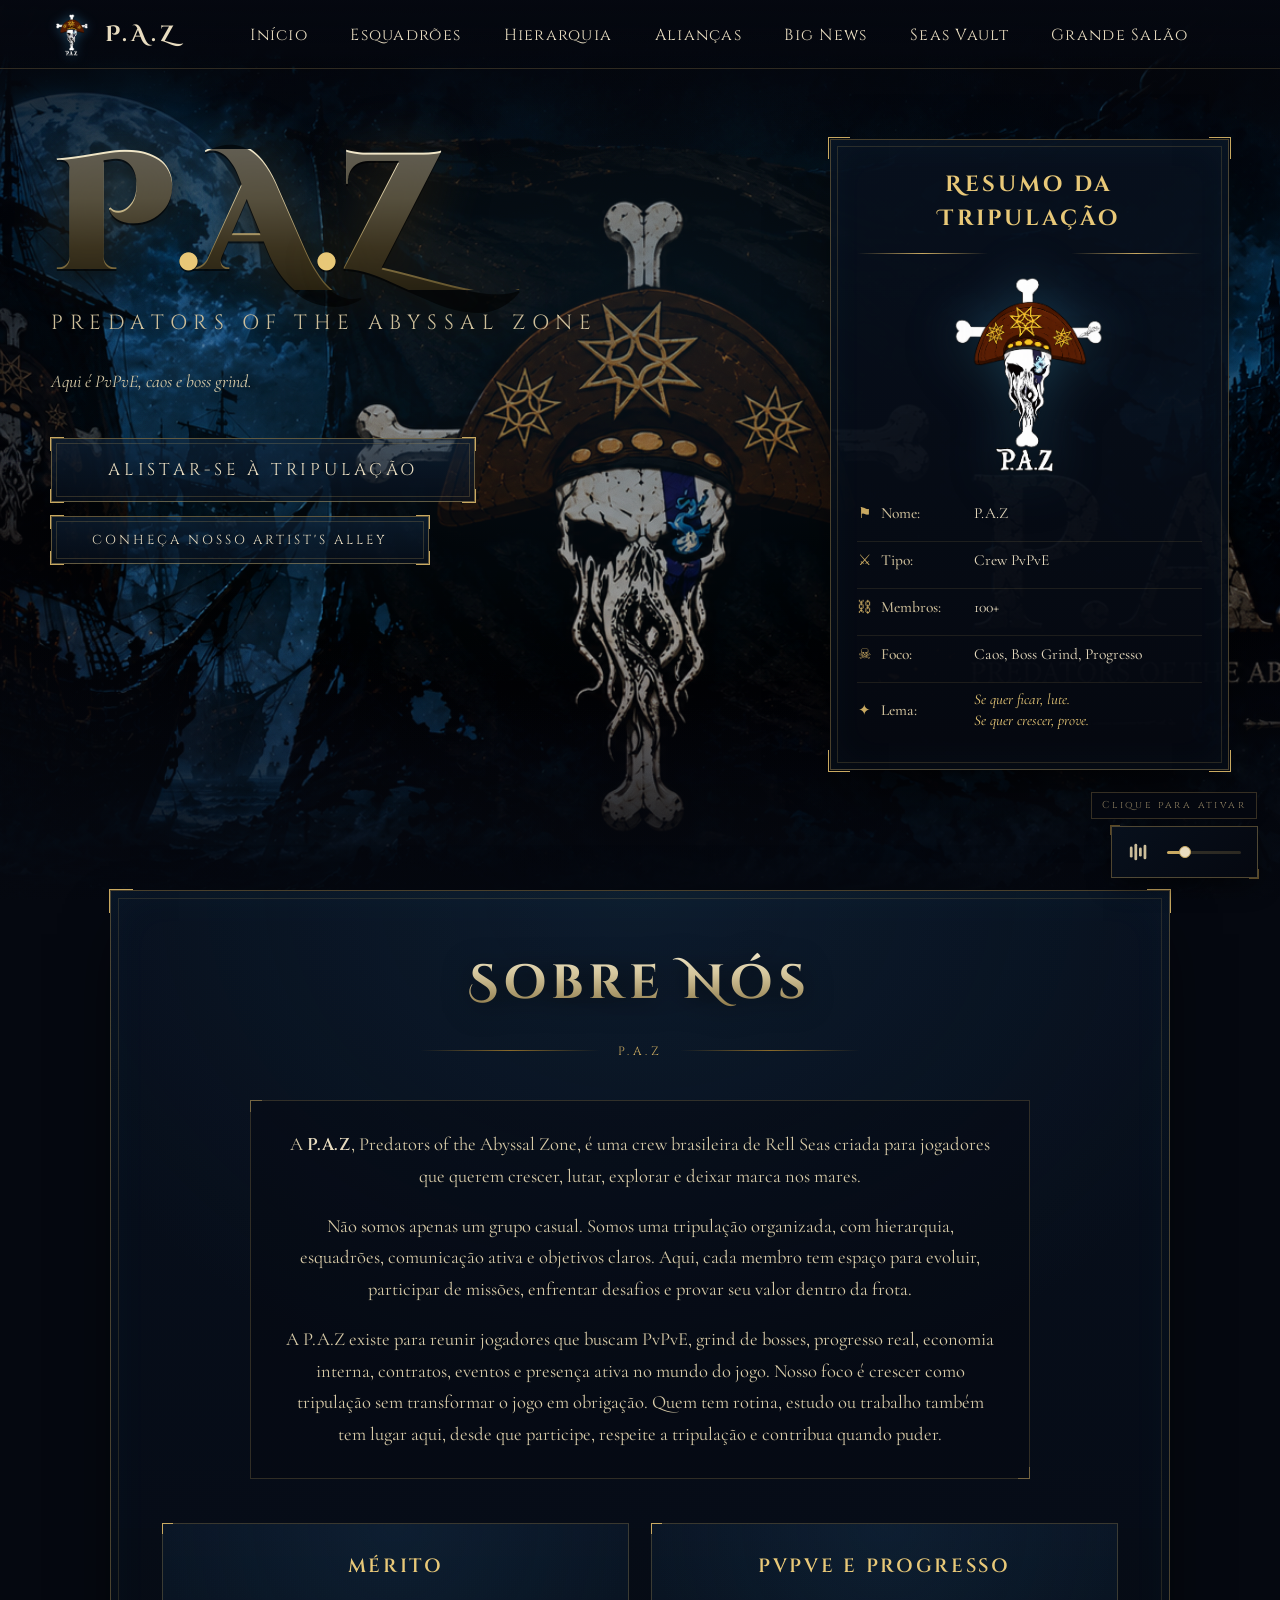
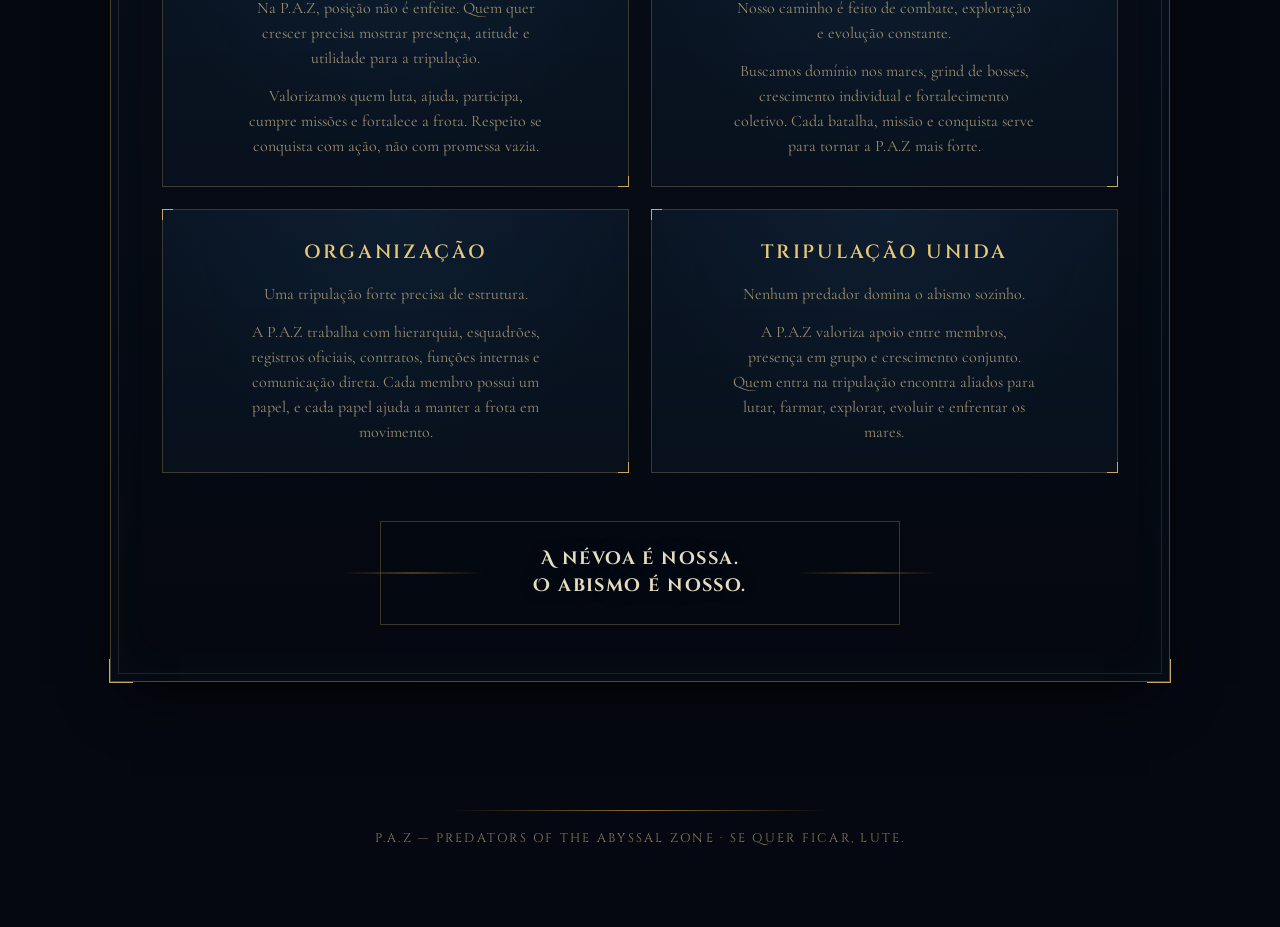
==== commit dfec8ac3: "atualizado numero de membros" ====
--- a/index.html
+++ b/index.html
@@ -114,7 +114,7 @@
               </div>
               <div class="summary-row">
                 <dt><span class="summary-row__icon" aria-hidden="true">⛓</span>Membros:</dt>
-                <dd>70+</dd>
+                <dd>100+</dd>
               </div>
               <div class="summary-row">
                 <dt><span class="summary-row__icon" aria-hidden="true">☠</span>Foco:</dt>
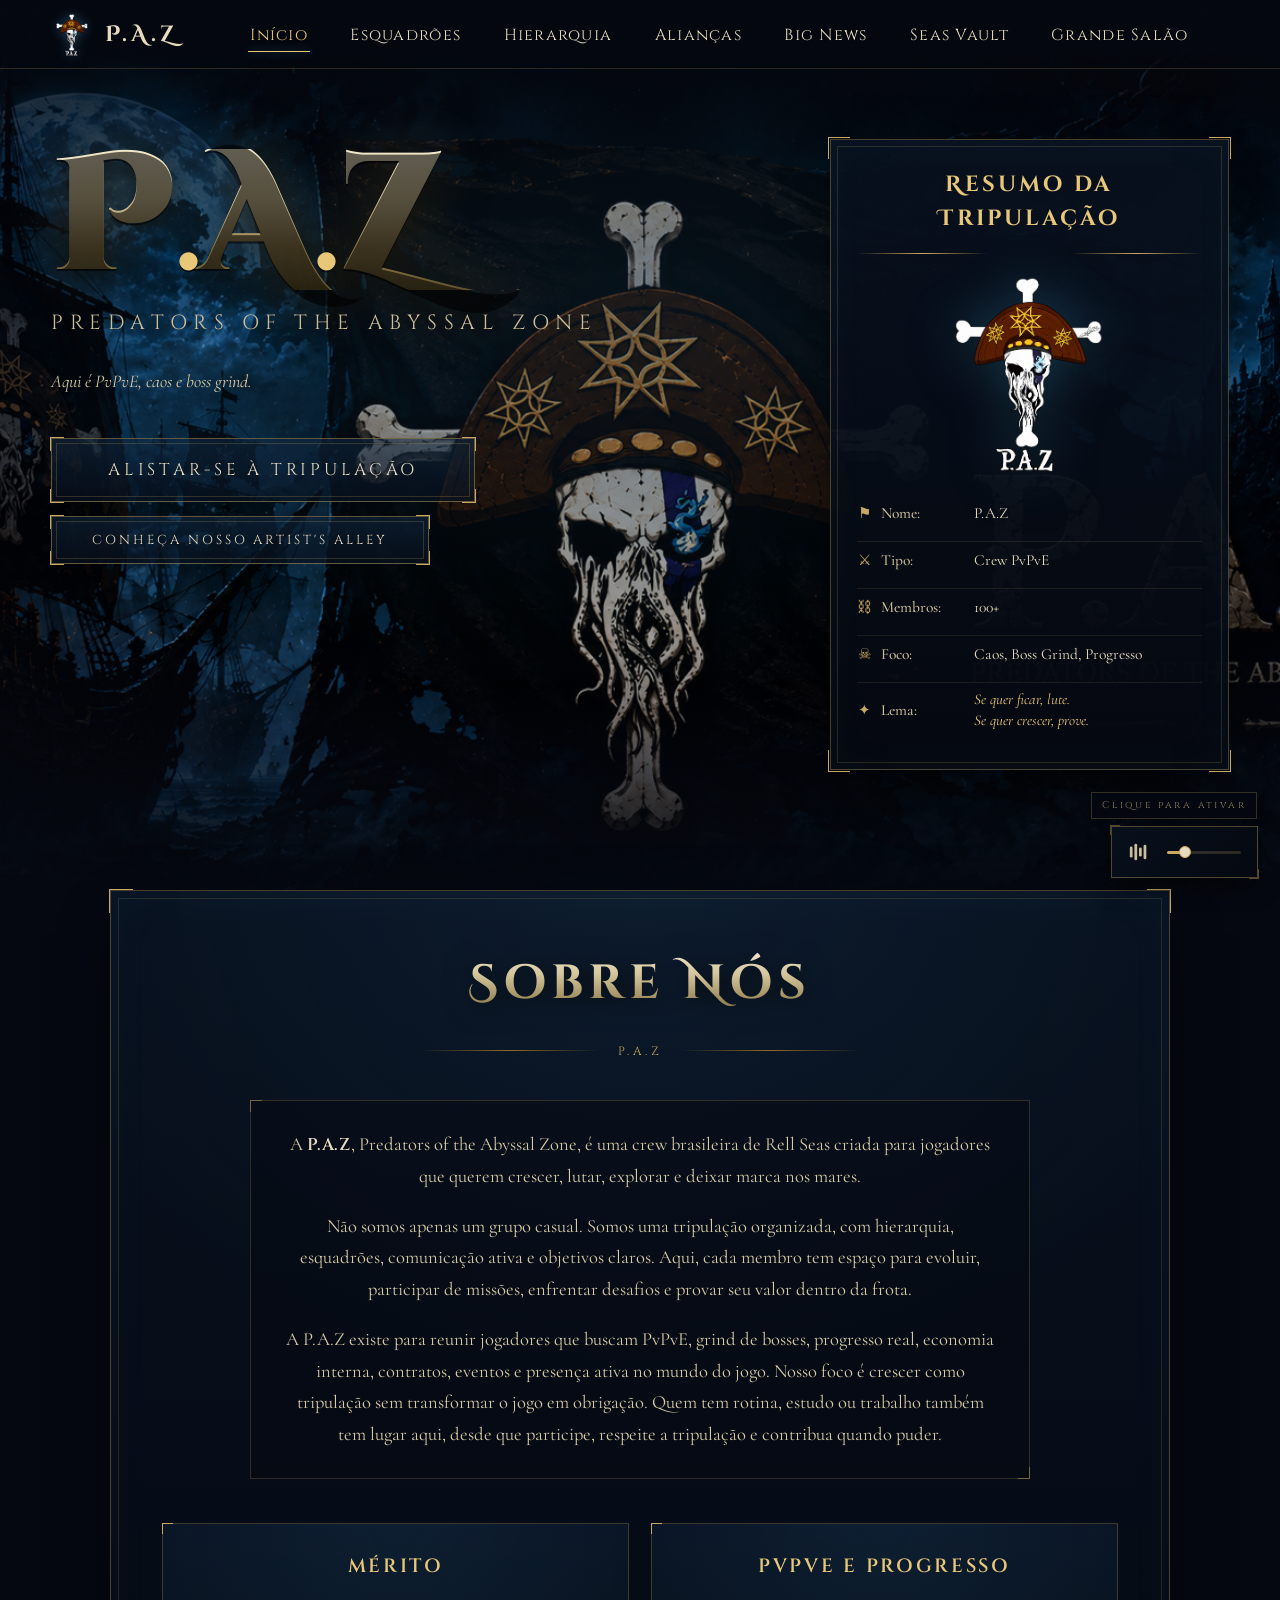
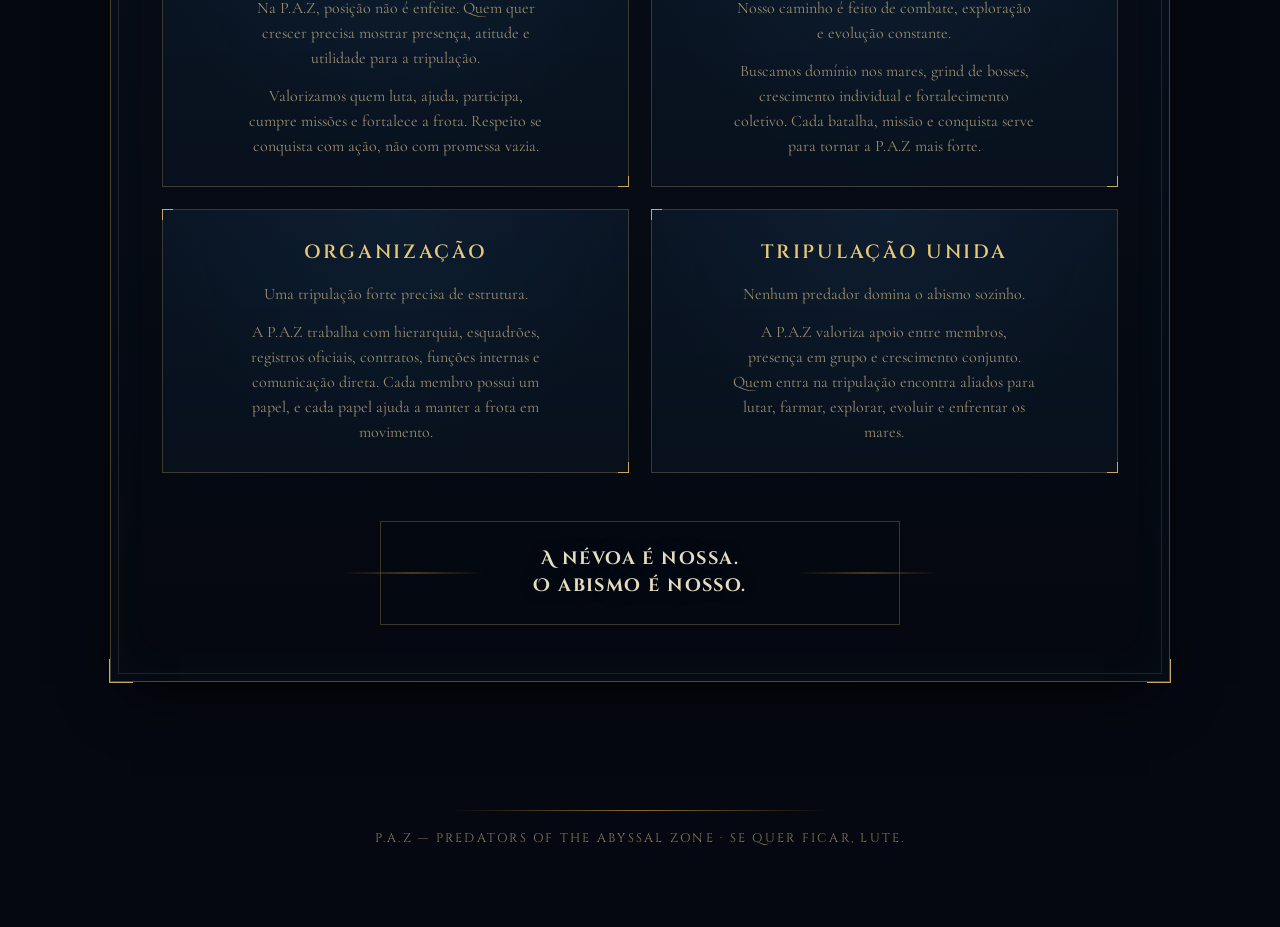
==== commit 27430283: "refatoração total" ====
--- a/index.html
+++ b/index.html
@@ -6,6 +6,13 @@
   <meta name="theme-color" content="#050810" />
   <title>P.A.Z — Predators of the Abyssal Zone</title>
   <meta name="description" content="P.A.Z — Predators of the Abyssal Zone. Crew PvPvE: caos, boss grind, progresso." />
+  <meta property="og:type" content="website" />
+  <meta property="og:site_name" content="P.A.Z — Predators of the Abyssal Zone" />
+  <meta property="og:title" content="P.A.Z — Predators of the Abyssal Zone" />
+  <meta property="og:description" content="Crew brasileira de Rell Seas. PvPvE, caos, boss grind e progresso. Se quer ficar, lute." />
+  <meta property="og:url" content="https://p-a-z.onrender.com/" />
+  <meta property="og:image" content="https://p-a-z.onrender.com/assets/images/logo-paz.png" />
+  <meta name="twitter:card" content="summary" />
 
   <link rel="icon" type="image/png" href="assets/images/logo-paz.png" />
   <link rel="preconnect" href="https://fonts.googleapis.com" />
@@ -50,7 +57,7 @@
           <li><a href="pages/aliancas.html"   class="nav__link" data-link>Alianças</a></li>
           <li><a href="pages/big-news.html"   class="nav__link" data-link>Big News</a></li>
           <li><a href="pages/vault.html"      class="nav__link" data-link>Seas Vault</a></li>
-          <li><a href="/pages/grande-salao.html" class="nav__link" data-link>Grande Salão</a></li>
+          <li><a href="pages/grande-salao.html" class="nav__link" data-link>Grande Salão</a></li>
         </ul>
       </nav>
       <button class="nav-toggle" aria-label="Abrir menu" aria-expanded="false" id="navToggle">
@@ -60,7 +67,7 @@
   </header>
 
   <!-- Áudio persistente (fora de #app-content) -->
-  <audio id="bgAudio" loop preload="auto" src="assets/audio/bg.mp3"></audio>
+  <audio id="bgAudio" loop preload="none" src="assets/audio/bg.mp3"></audio>
 
   <!-- ====================================================
        CONTEÚDO DINÂMICO — substituído pelo router SPA
--- a/css/style.css
+++ b/css/style.css
@@ -48,10 +48,6 @@
   --max-w: 1380px;
   --gutter: clamp(20px, 4vw, 56px);
   --radius: 6px;
-
-  /* Tempo de transição entre páginas (mantenha sincronizado com main.js TRANSITION_MS) */
-  --transition-out: 900ms;
-  --transition-in:  900ms;
 }
 
 html, body {
